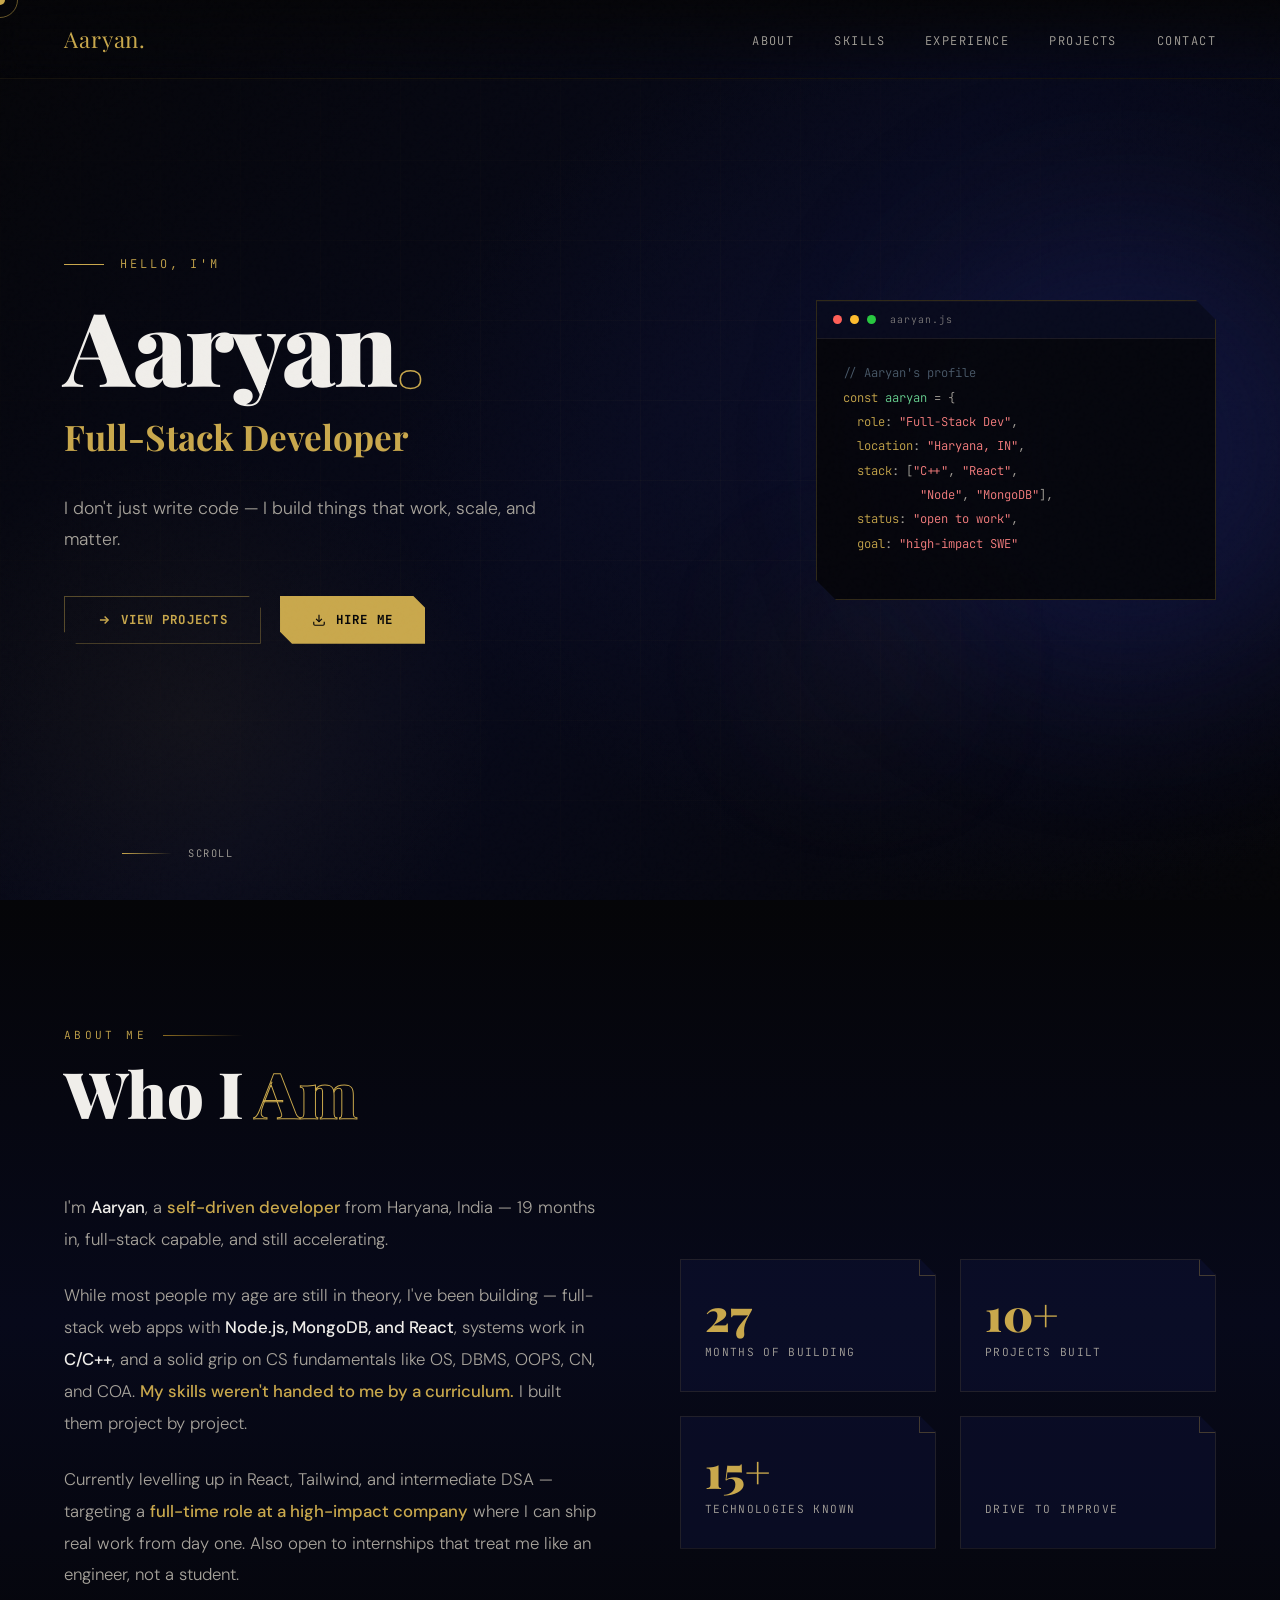
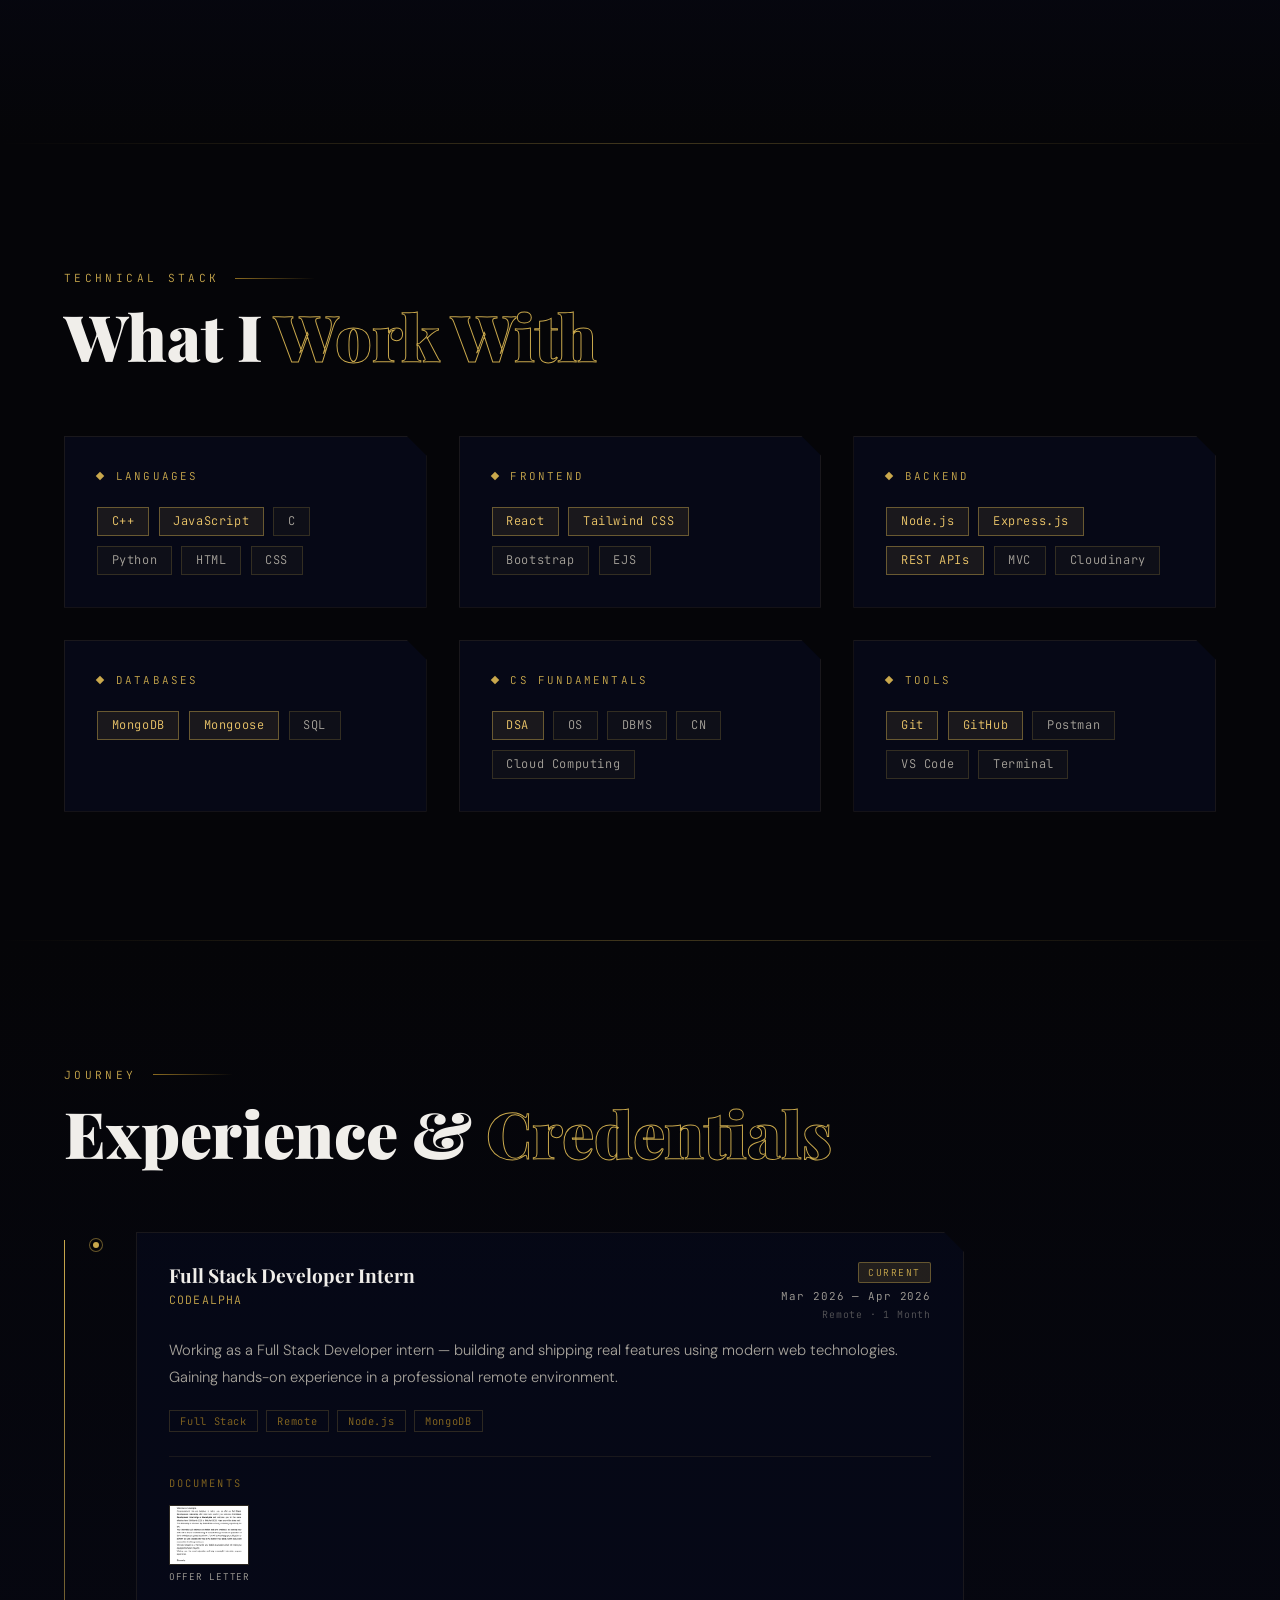
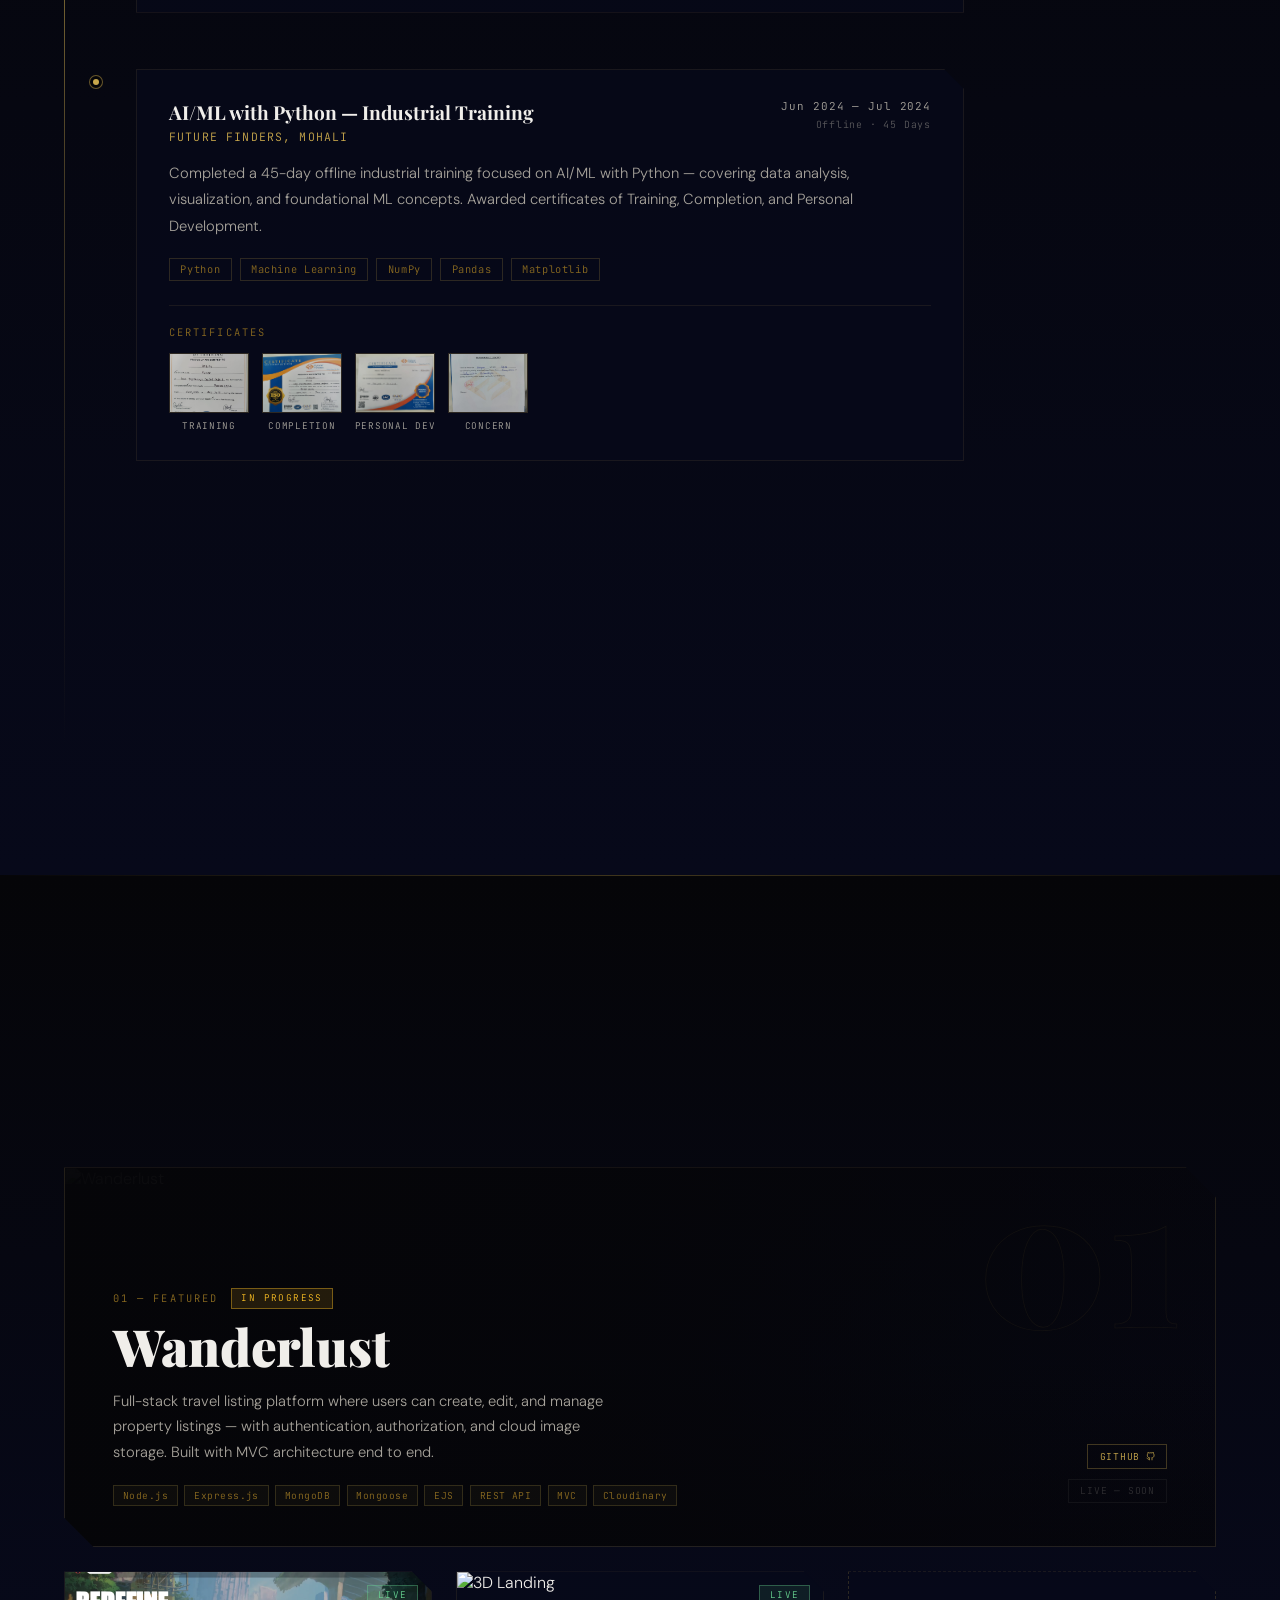
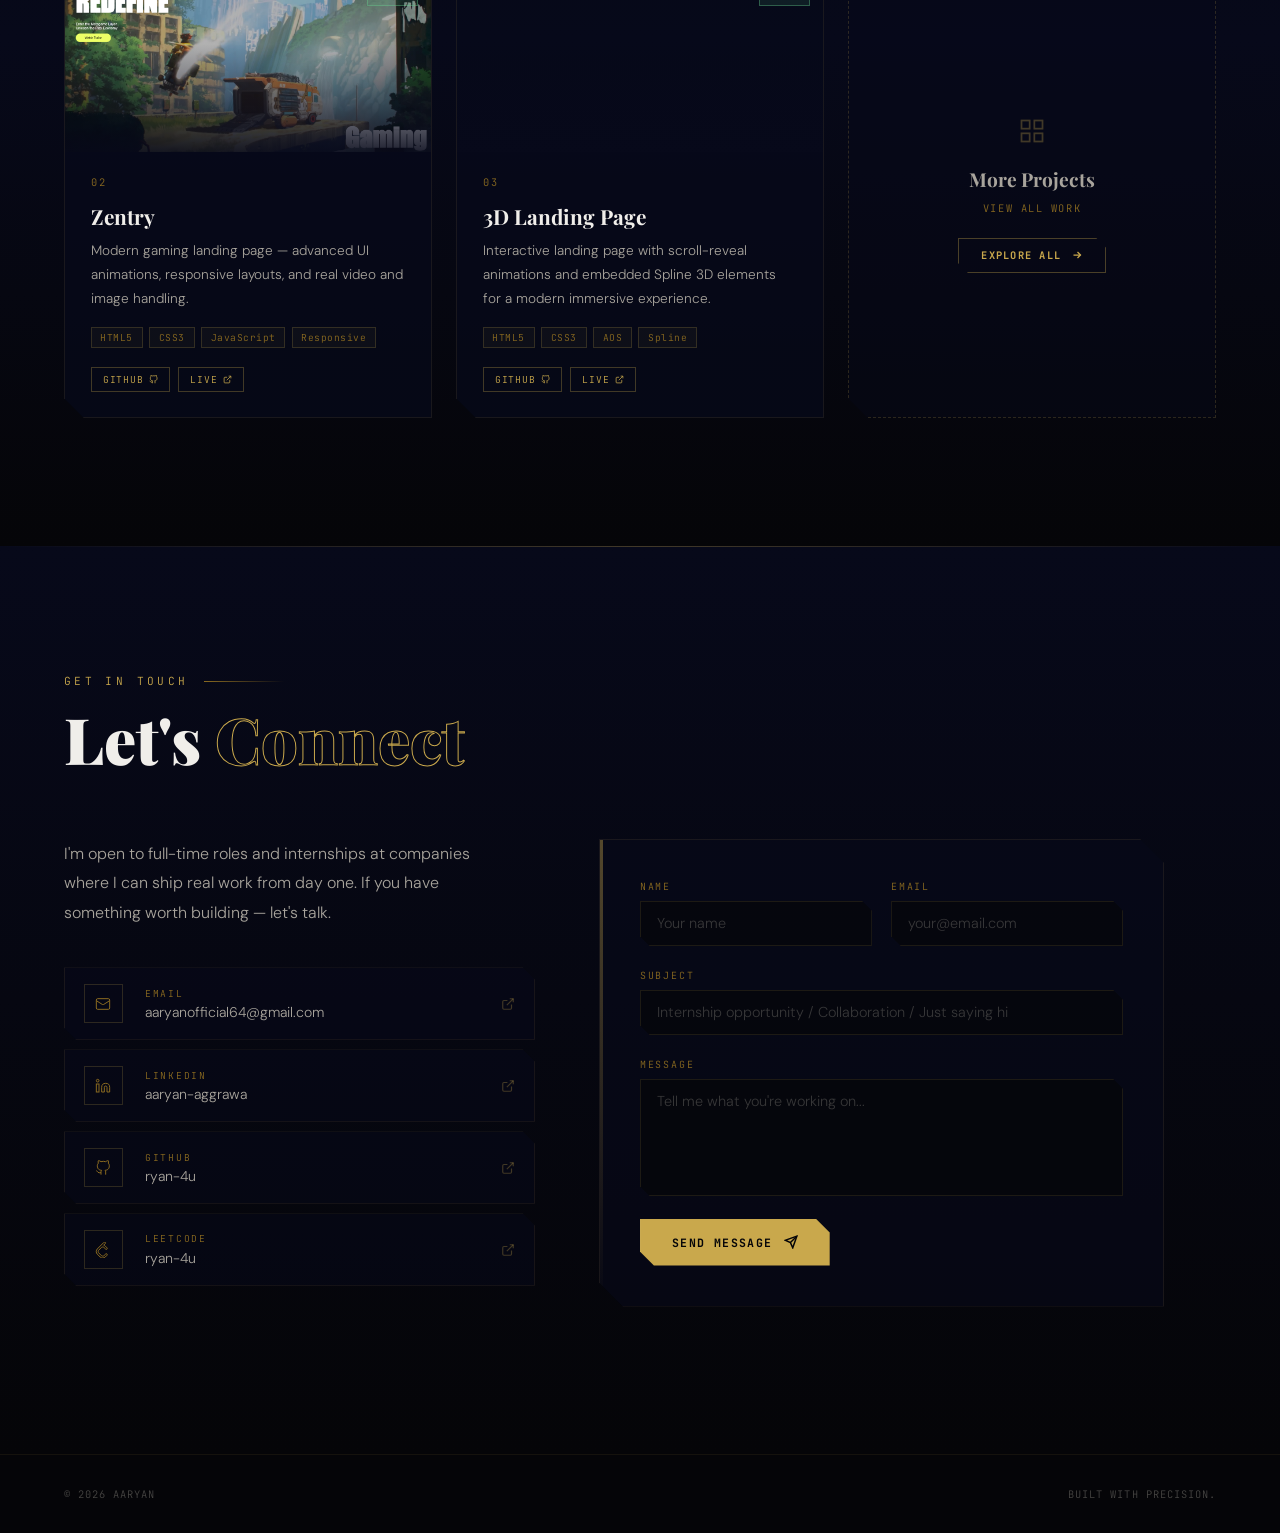
==== index.html @ 9fdfcfd6 "Initial Portfolio" ====
<!DOCTYPE html>
<html lang="en">
<head>
<meta charset="UTF-8" />
<link rel="icon" type="image/x-icon" href="favicon.ico">
<link rel="icon" type="image/png" sizes="32x32" href="favicon-32x32.png">
<link rel="icon" type="image/png" sizes="16x16" href="favicon-16x16.png">
<link rel="apple-touch-icon" sizes="180x180" href="apple-touch-icon.png">
<meta name="viewport" content="width=device-width, initial-scale=1.0"/>
<title>Aaryan — Portfolio</title>
<link rel="preconnect" href="https://fonts.googleapis.com">
<link href="https://fonts.googleapis.com/css2?family=Playfair+Display:wght@700;900&family=DM+Sans:wght@300;400;500&family=JetBrains+Mono:wght@400;700&display=swap" rel="stylesheet">
<link rel="stylesheet" href="style.css">
</head>
<body>

<!-- Cursor -->
<div class="cursor" id="cursor"></div>
<div class="cursor-ring" id="cursorRing"></div>

<!-- NAV -->
<nav>
  <a href="#hero" class="nav-logo">Aaryan.</a>
  <ul class="nav-links">
    <li><a href="#about">About</a></li>
    <li><a href="#skills">Skills</a></li>
    <li><a href="#experience">Experience</a></li>
    <li><a href="#projects">Projects</a></li>   
    <li><a href="#contact">Contact</a></li>
  </ul>
</nav>

<button class="hamburger" id="hamburger" aria-label="Menu">
  <span></span>
  <span></span>
  <span></span>
</button>

<div class="nav-overlay" id="navOverlay">
  <a href="#hero"     onclick="closeMenu()">Home</a>
  <a href="#about"    onclick="closeMenu()">About</a>
  <a href="#skills"   onclick="closeMenu()">Skills</a>
  <a href="#experience" onclick="closeMenu()">Experience</a>
  <a href="#projects" onclick="closeMenu()">Projects</a>
  <a href="#contact"  onclick="closeMenu()">Contact</a>
  <div class="nav-overlay-footer">Aaryan — Portfolio</div>
</div>

<!-- ===== HERO ===== -->
<section id="hero">
  <div class="hero-bg"></div>
  <div class="hero-orb hero-orb-1"></div>
  <div class="hero-orb hero-orb-2"></div>

  <div class="hero-content">
    <div class="hero-eyebrow">Hello, I'm</div>
    <h1 class="hero-name">Aaryan<span>.</span></h1>
    <div class="hero-title-wrapper">
      <div class="hero-title-inner">
        <span>Full-Stack Developer</span>
        <span>Frontend Engineer</span>
        <span>Software Engineer</span>
      </div>
    </div>
    <p class="hero-desc">
    I don't just write code — I build things that work, scale, and matter.
    </p>
    <div class="hero-ctas">
      <a href="projects.html" class="btn-secondary">
        <svg width="14" height="14" viewBox="0 0 24 24" fill="none" stroke="currentColor" stroke-width="2.5"><polyline points="5 12 19 12"/><polyline points="13 6 19 12 13 18"/></svg>
        View Projects
      </a>
      <a href="resume.pdf" download class="btn-primary">
        <svg width="14" height="14" viewBox="0 0 24 24" fill="none" stroke="currentColor" stroke-width="2"><path d="M21 15v4a2 2 0 0 1-2 2H5a2 2 0 0 1-2-2v-4"/><polyline points="7 10 12 15 17 10"/><line x1="12" y1="15" x2="12" y2="3"/></svg>
        Hire Me
      </a>
    </div>
  </div>

  <!-- Terminal — right side of hero -->
  <div class="hero-terminal-wrap">
    <div class="terminal">
      <div class="terminal-bar">
        <div class="terminal-dot"></div>
        <div class="terminal-dot"></div>
        <div class="terminal-dot"></div>
        <span class="terminal-title">aaryan.js</span>
      </div>
      <div class="terminal-body" id="terminalBody"></div>
    </div>
  </div>

  <div class="scroll-hint">
    <span class="scroll-line"></span>
    Scroll
  </div>
</section>

<!-- ===== ABOUT ===== -->
<section id="about">
  <div class="section-label reveal">About Me</div>
  <h2 class="section-title reveal reveal-delay-1">Who I <em>Am</em></h2>
  <div class="about-grid">
    <div class="about-text reveal reveal-delay-2">
      <p>I'm <strong>Aaryan</strong>, a <span class="gold">self-driven developer</span> from Haryana, India — 19 months in, full-stack capable, and still accelerating.</p>
      <p>While most people my age are still in theory, I've been building — full-stack web apps with <strong>Node.js, MongoDB, and React</strong>, systems work in <strong>C/C++</strong>, and a solid grip on CS fundamentals like OS, DBMS, OOPS, CN, and COA. <span class="gold">My skills weren't handed to me by a curriculum.</span> I built them project by project.</p>
      <p>Currently levelling up in React, Tailwind, and intermediate DSA — targeting a <span class="gold">full-time role at a high-impact company</span> where I can ship real work from day one. Also open to internships that treat me like an engineer, not a student.</p>
    </div>
    <div class="about-stats reveal reveal-delay-3">
        <div class="stat-card">
        <div class="stat-number"></div>
        <div class="stat-label">Months of Building</div>
        </div>
        <div class="stat-card">
        <div class="stat-number"></div>
        <div class="stat-label">Projects Built</div>
        </div>
        <div class="stat-card">
        <div class="stat-number"></div>
        <div class="stat-label">Technologies Known</div>
        </div>
        <div class="stat-card">
        <div class="stat-number"></div>
        <div class="stat-label">Drive to Improve</div>
        </div>
    </div>
  </div>
</section>

<!-- ===== SKILLS ===== -->
<section id="skills">
  <div class="section-label reveal">Technical Stack</div>
  <h2 class="section-title reveal reveal-delay-1">What I <em>Work With</em></h2>
  <div class="skills-grid">
    <div class="skill-group reveal reveal-delay-1">
        <div class="skill-group-title">Languages</div>
        <div class="skill-tags">
        <span class="skill-tag core">C++</span>
        <span class="skill-tag core">JavaScript</span>
        <span class="skill-tag">C</span>
        <span class="skill-tag">Python</span>
        <span class="skill-tag">HTML</span>
        <span class="skill-tag">CSS</span>
        </div>
    </div>

    <div class="skill-group reveal reveal-delay-2">
        <div class="skill-group-title">Frontend</div>
        <div class="skill-tags">
        <span class="skill-tag core">React</span>
        <span class="skill-tag core">Tailwind CSS</span>
        <span class="skill-tag">Bootstrap</span>
        <span class="skill-tag">EJS</span>
        </div>
    </div>

    <div class="skill-group reveal reveal-delay-3">
        <div class="skill-group-title">Backend</div>
        <div class="skill-tags">
        <span class="skill-tag core">Node.js</span>
        <span class="skill-tag core">Express.js</span>
        <span class="skill-tag core">REST APIs</span>
        <span class="skill-tag">MVC</span>
        <span class="skill-tag">Cloudinary</span>
        </div>
    </div>

    <div class="skill-group reveal reveal-delay-4">
        <div class="skill-group-title">Databases</div>
        <div class="skill-tags">
        <span class="skill-tag core">MongoDB</span>
        <span class="skill-tag core">Mongoose</span>
        <span class="skill-tag">SQL</span>
        </div>
    </div>

    <div class="skill-group reveal reveal-delay-1">
        <div class="skill-group-title">CS Fundamentals</div>
        <div class="skill-tags">
        <span class="skill-tag core">DSA</span>
        <span class="skill-tag">OS</span>
        <span class="skill-tag">DBMS</span>
        <span class="skill-tag">CN</span>
        <!-- <span class="skill-tag">Digital Electronics</span> -->
        <span class="skill-tag">Cloud Computing</span>
        </div>
    </div>

    <div class="skill-group reveal reveal-delay-2">
        <div class="skill-group-title">Tools</div>
        <div class="skill-tags">
        <span class="skill-tag core">Git</span>
        <span class="skill-tag core">GitHub</span>
        <span class="skill-tag">Postman</span>
        <span class="skill-tag">VS Code</span>
        <span class="skill-tag">Terminal</span>
        </div>
    </div>
    </div>
  
</section>

<!-- ===== EXPERIENCE ===== -->
<section id="experience">
  <div class="section-label reveal">Journey</div>
  <h2 class="section-title reveal reveal-delay-1">Experience & <em>Credentials</em></h2>

  <div class="timeline">

    <!-- Internship -->
    <div class="timeline-item reveal">
      <div class="timeline-dot">
        <div class="timeline-dot-inner"></div>
      </div>
      <div class="timeline-card">
        <div class="timeline-header">
          <div>
            <div class="timeline-role">Full Stack Developer Intern</div>
            <div class="timeline-company">CodeAlpha</div>
          </div>
          <div class="timeline-meta">
            <span class="timeline-badge current">Current</span>
            <span class="timeline-date">Mar 2026 — Apr 2026</span>
            <span class="timeline-type">Remote · 1 Month</span>
          </div>
        </div>
        <p class="timeline-desc">
          Working as a Full Stack Developer intern — building and shipping real features using modern web technologies. Gaining hands-on experience in a professional remote environment.
        </p>
        <div class="timeline-tags">
          <span class="tl-tag">Full Stack</span>
          <span class="tl-tag">Remote</span>
          <span class="tl-tag">Node.js</span>
          <span class="tl-tag">MongoDB</span>
        </div>
        <!-- Offer Letter -->
        <div class="cert-gallery">
        <div class="cert-gallery-label">Documents</div>
        <div class="cert-thumbs">
            <div class="cert-thumb">
            <img src="certificates/codealpha-offer.jpeg" alt="Offer Letter" />
            <span>Offer Letter</span>
            </div>
        </div>
        </div>
      </div>
    </div>

    <!-- Training -->
    <div class="timeline-item reveal reveal-delay-1">
    <div class="timeline-dot">
        <div class="timeline-dot-inner"></div>
    </div>
    <div class="timeline-card">
        <div class="timeline-header">
        <div>
            <div class="timeline-role">AI/ML with Python — Industrial Training</div>
            <div class="timeline-company">Future Finders, Mohali</div>
        </div>
        <div class="timeline-meta">
            <span class="timeline-date">Jun 2024 — Jul 2024</span>
            <span class="timeline-type">Offline · 45 Days</span>
        </div>
        </div>
        <p class="timeline-desc">
        Completed a 45-day offline industrial training focused on AI/ML with Python — covering data analysis, visualization, and foundational ML concepts. Awarded certificates of Training, Completion, and Personal Development.
        </p>
        <div class="timeline-tags">
        <span class="tl-tag">Python</span>
        <span class="tl-tag">Machine Learning</span>
        <span class="tl-tag">NumPy</span>
        <span class="tl-tag">Pandas</span>
        <span class="tl-tag">Matplotlib</span>
        </div>

        <!-- Certificate thumbnails -->
        <div class="cert-gallery">
        <div class="cert-gallery-label">Certificates</div>
        <div class="cert-thumbs">
            <div class="cert-thumb" >
            <img src="certificates/ff-training.jpeg" alt="Certificate of Training" />
            <span>Training</span>
            </div>
            <div class="cert-thumb" >
            <img src="certificates/ff-completion.jpeg" alt="Certificate of Completion" />
            <span>Completion</span>
            </div>
            <div class="cert-thumb" >
            <img src="certificates/ff-personal-dev.jpeg" alt="Certificate of Personal Development" />
            <span>Personal Dev</span>
            </div>
            <div class="cert-thumb" >
            <img src="certificates/ff-concern.jpeg" alt="To Whom It May Concern" />
            <span>Concern</span>
            </div>
        </div>
        </div>
    </div>
    </div>

    <!-- Course -->
    <div class="timeline-item reveal reveal-delay-2">
      <div class="timeline-dot">
        <div class="timeline-dot-inner"></div>
      </div>
      <div class="timeline-card">
        <div class="timeline-header">
          <div>
            <div class="timeline-role">Full Stack Web Development</div>
            <div class="timeline-company">Apna College — Shradha Khapra</div>
          </div>
          <div class="timeline-meta">
            <span class="timeline-badge ongoing">Ongoing</span>
            <span class="timeline-date">Jan 2025 — Present</span>
            <span class="timeline-type">Online Course</span>
          </div>
        </div>
        <p class="timeline-desc">
          Comprehensive full-stack web development course covering HTML, CSS, JavaScript, Node.js, Express, MongoDB, and now React and Tailwind CSS. Completing the final modules while building projects alongside.
        </p>
        <div class="timeline-tags">
          <span class="tl-tag">HTML/CSS</span>
          <span class="tl-tag">JavaScript</span>
          <span class="tl-tag">Node.js</span>
          <span class="tl-tag">React</span>
          <span class="tl-tag">Tailwind</span>
        </div>
      </div>
    </div>

  </div>
</section>

<!-- ===== PROJECTS ===== -->
<section id="projects">
  <div class="section-label reveal">Work</div>
  <h2 class="section-title reveal reveal-delay-1">Selected <em>Projects</em></h2>

  <!-- Featured Banner — Wanderlust -->
  <div class="project-banner reveal">
    <div class="project-banner-bg">
      <img src="previews/wanderlust.png" alt="Wanderlust" />
      <div class="project-banner-overlay"></div>
    </div>
    <div class="project-banner-content">
      <div class="project-banner-left">
        <div class="project-eyebrow">
          <span class="project-num-tag">01 — Featured</span>
          <span class="project-status-badge wip">In Progress</span>
        </div>
        <div class="project-banner-title">Wanderlust</div>
        <p class="project-banner-desc">
          Full-stack travel listing platform where users can create, edit, and manage property listings — with authentication, authorization, and cloud image storage. Built with MVC architecture end to end.
        </p>
        <div class="project-tags">
          <span class="project-tag">Node.js</span>
          <span class="project-tag">Express.js</span>
          <span class="project-tag">MongoDB</span>
          <span class="project-tag">Mongoose</span>
          <span class="project-tag">EJS</span>
          <span class="project-tag">REST API</span>
          <span class="project-tag">MVC</span>
          <span class="project-tag">Cloudinary</span>
        </div>
      </div>
      <div class="project-banner-right">
        <a href="https://github.com/ryan-4u/WanderLust" target="_blank" class="link-btn">
          GitHub
          <svg viewBox="0 0 24 24" fill="none" stroke="currentColor" stroke-width="2"><path d="M9 19c-5 1.5-5-2.5-7-3m14 6v-3.87a3.37 3.37 0 0 0-.94-2.61c3.14-.35 6.44-1.54 6.44-7A5.44 5.44 0 0 0 20 4.77 5.07 5.07 0 0 0 19.91 1S18.73.65 16 2.48a13.38 13.38 0 0 0-7 0C6.27.65 5.09 1 5.09 1A5.07 5.07 0 0 0 5 4.77a5.44 5.44 0 0 0-1.5 3.78c0 5.42 3.3 6.61 6.44 7A3.37 3.37 0 0 0 9 18.13V22"/></svg>
        </a>
        <span class="link-btn-disabled">Live — Soon</span>
      </div>
    </div>
    <!-- Large ghost number -->
    <div class="project-ghost-num">01</div>
  </div>

  <!-- Grid — Zentry + 3D Landing + Explore -->
  <div class="projects-grid">

    <div class="project-grid-card reveal reveal-delay-1">
      <div class="project-grid-img">
        <img src="previews/zentry.png" alt="Zentry" />
        <div class="project-grid-overlay"></div>
        <span class="project-status-badge done">Live</span>
      </div>
      <div class="project-grid-body">
        <div class="project-eyebrow">
          <span class="project-num-tag">02</span>
        </div>
        <div class="project-grid-title">Zentry</div>
        <p class="project-grid-desc">
          Modern gaming landing page — advanced UI animations, responsive layouts, and real video and image handling.
        </p>
        <div class="project-tags" style="margin-bottom: 1.2rem;">
          <span class="project-tag">HTML5</span>
          <span class="project-tag">CSS3</span>
          <span class="project-tag">JavaScript</span>
          <span class="project-tag">Responsive</span>
        </div>
        <div class="project-links">
          <a href="https://github.com/ryan-4u/Zentry-Gaming-Website" target="_blank" class="link-btn">
            GitHub <svg viewBox="0 0 24 24" fill="none" stroke="currentColor" stroke-width="2"><path d="M9 19c-5 1.5-5-2.5-7-3m14 6v-3.87a3.37 3.37 0 0 0-.94-2.61c3.14-.35 6.44-1.54 6.44-7A5.44 5.44 0 0 0 20 4.77 5.07 5.07 0 0 0 19.91 1S18.73.65 16 2.48a13.38 13.38 0 0 0-7 0C6.27.65 5.09 1 5.09 1A5.07 5.07 0 0 0 5 4.77a5.44 5.44 0 0 0-1.5 3.78c0 5.42 3.3 6.61 6.44 7A3.37 3.37 0 0 0 9 18.13V22"/></svg>
          </a>
          <a href="https://zentry-2022.netlify.app/" target="_blank" class="link-btn">
            Live <svg viewBox="0 0 24 24" fill="none" stroke="currentColor" stroke-width="2"><path d="M18 13v6a2 2 0 0 1-2 2H5a2 2 0 0 1-2-2V8a2 2 0 0 1 2-2h6"/><polyline points="15 3 21 3 21 9"/><line x1="10" y1="14" x2="21" y2="3"/></svg>
          </a>
        </div>
      </div>
    </div>

    <div class="project-grid-card reveal reveal-delay-2">
      <div class="project-grid-img">
        <img src="previews/3d-landing.png" alt="3D Landing" />
        <div class="project-grid-overlay"></div>
        <span class="project-status-badge done">Live</span>
      </div>
      <div class="project-grid-body">
        <div class="project-eyebrow">
          <span class="project-num-tag">03</span>
        </div>
        <div class="project-grid-title">3D Landing Page</div>
        <p class="project-grid-desc">
          Interactive landing page with scroll-reveal animations and embedded Spline 3D elements for a modern immersive experience.
        </p>
        <div class="project-tags" style="margin-bottom: 1.2rem;">
          <span class="project-tag">HTML5</span>
          <span class="project-tag">CSS3</span>
          <span class="project-tag">AOS</span>
          <span class="project-tag">Spline</span>
        </div>
        <div class="project-links">
          <a href="https://github.com/ryan-4u/3D_elemen" target="_blank" class="link-btn">
            GitHub <svg viewBox="0 0 24 24" fill="none" stroke="currentColor" stroke-width="2"><path d="M9 19c-5 1.5-5-2.5-7-3m14 6v-3.87a3.37 3.37 0 0 0-.94-2.61c3.14-.35 6.44-1.54 6.44-7A5.44 5.44 0 0 0 20 4.77 5.07 5.07 0 0 0 19.91 1S18.73.65 16 2.48a13.38 13.38 0 0 0-7 0C6.27.65 5.09 1 5.09 1A5.07 5.07 0 0 0 5 4.77a5.44 5.44 0 0 0-1.5 3.78c0 5.42 3.3 6.61 6.44 7A3.37 3.37 0 0 0 9 18.13V22"/></svg>
          </a>
          <a href="https://3d-element-page.netlify.app/" target="_blank" class="link-btn">
            Live <svg viewBox="0 0 24 24" fill="none" stroke="currentColor" stroke-width="2"><path d="M18 13v6a2 2 0 0 1-2 2H5a2 2 0 0 1-2-2V8a2 2 0 0 1 2-2h6"/><polyline points="15 3 21 3 21 9"/><line x1="10" y1="14" x2="21" y2="3"/></svg>
          </a>
        </div>
      </div>
    </div>

    <!-- Explore More card -->
    <div class="project-explore-card reveal reveal-delay-3">
      <div class="project-explore-inner">
        <div class="project-explore-icon">
          <svg width="28" height="28" viewBox="0 0 24 24" fill="none" stroke="currentColor" stroke-width="1.5"><rect x="3" y="3" width="7" height="7"/><rect x="14" y="3" width="7" height="7"/><rect x="3" y="14" width="7" height="7"/><rect x="14" y="14" width="7" height="7"/></svg>
        </div>
        <div class="project-explore-text">More Projects</div>
        <div class="project-explore-sub">View all work</div>
        <a href="projects.html" class="btn-explore">
          Explore All
          <svg width="12" height="12" viewBox="0 0 24 24" fill="none" stroke="currentColor" stroke-width="2.5"><polyline points="5 12 19 12"/><polyline points="13 6 19 12 13 18"/></svg>
        </a>
      </div>
    </div>

  </div>
</section>

<section id="contact">
  <div class="section-label reveal">Get In Touch</div>
  <h2 class="section-title reveal reveal-delay-1">Let's <em>Connect</em></h2>

  <div class="contact-grid">

    <!-- LEFT — Info -->
    <div class="contact-info reveal">

      <p class="contact-intro">
        I'm open to full-time roles and internships at companies where I can ship real work from day one. If you have something worth building — let's talk.
      </p>

      <div class="contact-links">

        <a href="mailto:aaryanofficial64@gmail.com" class="contact-link-row">
          <div class="contact-link-icon">
            <svg viewBox="0 0 24 24" fill="none" stroke="currentColor" stroke-width="1.5"><rect x="2" y="4" width="20" height="16" rx="2"/><path d="m22 7-8.97 5.7a1.94 1.94 0 0 1-2.06 0L2 7"/></svg>
          </div>
          <div class="contact-link-body">
            <div class="contact-link-label">Email</div>
            <div class="contact-link-value">aaryanofficial64@gmail.com</div>
          </div>
          <svg class="contact-link-arrow" viewBox="0 0 24 24" fill="none" stroke="currentColor" stroke-width="2"><path d="M18 13v6a2 2 0 0 1-2 2H5a2 2 0 0 1-2-2V8a2 2 0 0 1 2-2h6"/><polyline points="15 3 21 3 21 9"/><line x1="10" y1="14" x2="21" y2="3"/></svg>
        </a>

        <a href="https://www.linkedin.com/in/aaryan-aggrawa/" target="_blank" class="contact-link-row">
          <div class="contact-link-icon">
            <svg viewBox="0 0 24 24" fill="none" stroke="currentColor" stroke-width="1.5"><path d="M16 8a6 6 0 0 1 6 6v7h-4v-7a2 2 0 0 0-2-2 2 2 0 0 0-2 2v7h-4v-7a6 6 0 0 1 6-6z"/><rect x="2" y="9" width="4" height="12"/><circle cx="4" cy="4" r="2"/></svg>
          </div>
          <div class="contact-link-body">
            <div class="contact-link-label">LinkedIn</div>
            <div class="contact-link-value">aaryan-aggrawa</div>
          </div>
          <svg class="contact-link-arrow" viewBox="0 0 24 24" fill="none" stroke="currentColor" stroke-width="2"><path d="M18 13v6a2 2 0 0 1-2 2H5a2 2 0 0 1-2-2V8a2 2 0 0 1 2-2h6"/><polyline points="15 3 21 3 21 9"/><line x1="10" y1="14" x2="21" y2="3"/></svg>
        </a>

        <a href="https://github.com/ryan-4u" target="_blank" class="contact-link-row">
          <div class="contact-link-icon">
            <svg viewBox="0 0 24 24" fill="none" stroke="currentColor" stroke-width="1.5"><path d="M9 19c-5 1.5-5-2.5-7-3m14 6v-3.87a3.37 3.37 0 0 0-.94-2.61c3.14-.35 6.44-1.54 6.44-7A5.44 5.44 0 0 0 20 4.77 5.07 5.07 0 0 0 19.91 1S18.73.65 16 2.48a13.38 13.38 0 0 0-7 0C6.27.65 5.09 1 5.09 1A5.07 5.07 0 0 0 5 4.77a5.44 5.44 0 0 0-1.5 3.78c0 5.42 3.3 6.61 6.44 7A3.37 3.37 0 0 0 9 18.13V22"/></svg>
          </div>
          <div class="contact-link-body">
            <div class="contact-link-label">GitHub</div>
            <div class="contact-link-value">ryan-4u</div>
          </div>
          <svg class="contact-link-arrow" viewBox="0 0 24 24" fill="none" stroke="currentColor" stroke-width="2"><path d="M18 13v6a2 2 0 0 1-2 2H5a2 2 0 0 1-2-2V8a2 2 0 0 1 2-2h6"/><polyline points="15 3 21 3 21 9"/><line x1="10" y1="14" x2="21" y2="3"/></svg>
        </a>

        <a href="https://leetcode.com/u/ryan-4u/" target="_blank" class="contact-link-row">
          <div class="contact-link-icon">
            <svg viewBox="0 0 24 24" fill="none" stroke="currentColor" stroke-width="1.5"><path d="M16.102 17.93l-2.697 2.607c-.466.467-1.111.662-1.823.662s-1.357-.195-1.824-.662l-4.332-4.363c-.467-.467-.702-1.15-.702-1.863s.235-1.357.702-1.824l4.319-4.38c.467-.467 1.125-.645 1.837-.645s1.357.195 1.823.662l2.697 2.606c.514.515 1.365.497 1.9-.038.535-.536.553-1.387.038-1.901l-2.609-2.636a5.055 5.055 0 0 0-2.445-1.337l2.467-2.503c.516-.514.498-1.366-.037-1.901-.535-.535-1.387-.552-1.901-.038l-10.1 10.101c-.981.982-1.494 2.337-1.494 3.835 0 1.498.513 2.895 1.494 3.875l4.347 4.361c.981.979 2.337 1.452 3.834 1.452s2.853-.512 3.835-1.494l2.609-2.637c.514-.514.496-1.365-.039-1.9s-1.386-.553-1.899-.039z"/></svg>
          </div>
          <div class="contact-link-body">
            <div class="contact-link-label">LeetCode</div>
            <div class="contact-link-value">ryan-4u</div>
          </div>
          <svg class="contact-link-arrow" viewBox="0 0 24 24" fill="none" stroke="currentColor" stroke-width="2"><path d="M18 13v6a2 2 0 0 1-2 2H5a2 2 0 0 1-2-2V8a2 2 0 0 1 2-2h6"/><polyline points="15 3 21 3 21 9"/><line x1="10" y1="14" x2="21" y2="3"/></svg>
        </a>

      </div>

    </div>

    <!-- RIGHT — Form -->
    <div class="contact-form-wrap reveal reveal-delay-2">
      <form class="contact-form" id="contactForm" action="https://formspree.io/f/xdalrrga" method="POST">

        <div class="form-row">
          <div class="form-group">
            <label for="fname">Name</label>
            <input type="text" id="fname" name="name" placeholder="Your name" required />
          </div>
          <div class="form-group">
            <label for="femail">Email</label>
            <input type="email" id="femail" name="email" placeholder="your@email.com" required />
          </div>
        </div>

        <div class="form-group">
          <label for="fsubject">Subject</label>
          <input type="text" id="fsubject" name="subject" placeholder="Internship opportunity / Collaboration / Just saying hi" required />
        </div>

        <div class="form-group">
          <label for="fmessage">Message</label>
          <textarea id="fmessage" name="message" rows="5" placeholder="Tell me what you're working on..." required></textarea>
        </div>

        <button type="submit" class="form-submit" id="formSubmit">
          <span class="submit-text">Send Message</span>
          <svg width="14" height="14" viewBox="0 0 24 24" fill="none" stroke="currentColor" stroke-width="2.5"><line x1="22" y1="2" x2="11" y2="13"/><polygon points="22 2 15 22 11 13 2 9 22 2"/></svg>
        </button>

        <div class="form-success" id="formSuccess">
          <svg width="18" height="18" viewBox="0 0 24 24" fill="none" stroke="currentColor" stroke-width="2.5"><polyline points="20 6 9 17 4 12"/></svg>
          Message sent. I'll get back to you soon.
        </div>

      </form>
    </div>

  </div>
</section>

<footer>
  <span>© 2026 Aaryan</span>
  <span>Built with precision.</span>
</footer>

<!-- Certificate Modal -->
<div class="cert-modal" id="certModal" onclick="closeCert(event)">
<div class="cert-modal-inner">
    <button class="cert-modal-close" onclick="closeCert()">
    <svg width="18" height="18" viewBox="0 0 24 24" fill="none" stroke="currentColor" stroke-width="2"><line x1="18" y1="6" x2="6" y2="18"/><line x1="6" y1="6" x2="18" y2="18"/></svg>
    </button>
    <div class="cert-modal-title" id="certModalTitle"></div>
    <img id="certModalImg" src="" alt="Certificate" />
</div>
</div>

<script src="app.js"></script>
</body>
</html>
---- style.css ----
:root {
  --black: #050508;
  --navy-deep: #07091a;
  --navy: #0d1030;
  --navy-mid: #111540;
  --navy-light: #1a2060;
  --gold: #c9a84c;
  --gold-bright: #f0c96b;
  --gold-dim: #8a6a20;
  --white: #f0eeea;
  --white-dim: #a8a49c;
  --font-display: 'Playfair Display', serif;
  --font-body: 'DM Sans', sans-serif;
  --font-mono: 'JetBrains Mono', monospace;
}

*, *::before, *::after { margin: 0; padding: 0; box-sizing: border-box; }
* { -webkit-tap-highlight-color: transparent; }
html { scroll-behavior: smooth; }

body {
  background: var(--black);
  color: var(--white);
  font-family: var(--font-body);
  font-weight: 300;
  overflow-x: hidden;
  cursor: none;
}

/* CUSTOM CURSOR */
.cursor {
  width: 10px; height: 10px;
  background: var(--gold);
  border-radius: 50%;
  position: fixed; top: 0; left: 0;
  pointer-events: none;
  z-index: 99999;
  transform: translate(-50%, -50%);
  transition: transform 0.1s;
  will-change: left, top;
}
.cursor-ring {
  width: 36px; height: 36px;
  border: 1.5px solid var(--gold);
  border-radius: 50%;
  position: fixed; top: 0; left: 0;
  pointer-events: none;
  z-index: 99998;
  transform: translate(-50%, -50%);
  transition: width 0.15s ease, height 0.15s ease, opacity 0.15s ease;
  opacity: 0.5;
  will-change: left, top;
}
body:hover .cursor { opacity: 1; }

@media (hover: none) and (pointer: coarse) {
  .cursor, .cursor-ring { display: none !important; }
  body { cursor: auto; }
  a, button { cursor: pointer; }
}

/* NOISE OVERLAY */
body::before {
  content: '';
  position: fixed; inset: 0;
  background-image: url("data:image/svg+xml,%3Csvg viewBox='0 0 256 256' xmlns='http://www.w3.org/2000/svg'%3E%3Cfilter id='noise'%3E%3CfeTurbulence type='fractalNoise' baseFrequency='0.9' numOctaves='4' stitchTiles='stitch'/%3E%3C/filter%3E%3Crect width='100%25' height='100%25' filter='url(%23noise)' opacity='0.04'/%3E%3C/svg%3E");
  pointer-events: none;
  z-index: 1000;
  opacity: 0.4;
}

/* NAV */
nav {
  position: fixed; top: 0; left: 0; right: 0;
  z-index: 900;
  display: flex; justify-content: space-between; align-items: center;
  padding: 1.5rem 5%;
  background: linear-gradient(to bottom, rgba(5,5,8,0.95), transparent);
  backdrop-filter: blur(12px);
  border-bottom: 1px solid rgba(201,168,76,0.08);
}

.nav-logo {
  font-family: var(--font-display);
  font-size: 1.4rem;
  color: var(--gold);
  letter-spacing: 0.04em;
  text-decoration: none;
}

.nav-links { display: flex; gap: 2.5rem; list-style: none; }
.nav-links a {
  font-family: var(--font-mono);
  font-size: 0.75rem;
  letter-spacing: 0.12em;
  text-transform: uppercase;
  color: var(--white-dim);
  text-decoration: none;
  transition: color 0.3s;
  position: relative;
}
.nav-links a::after {
  content: '';
  position: absolute; bottom: -4px; left: 0;
  width: 0; height: 1px;
  background: var(--gold);
  transition: width 0.3s;
}
.nav-links a:hover { color: var(--gold); }
.nav-links a:hover::after { width: 100%; }

/* HAMBURGER */
.hamburger {
  display: none;
  flex-direction: column;
  justify-content: center;
  gap: 5px;
  width: 36px; height: 36px;
  cursor: none;
  position: fixed;
  top: 1.4rem;
  right: 5%;
  background: none;
  border: none;
  outline: none;
  padding: 0;
  -webkit-appearance: none;
  z-index: 99999;
}
.hamburger span {
  display: block;
  height: 1.5px;
  background: var(--gold);
  transition: all 0.4s cubic-bezier(0.23, 1, 0.32, 1);
  transform-origin: center;
}
.hamburger.open span:nth-child(1) { transform: translateY(6.5px) rotate(45deg); }
.hamburger.open span:nth-child(2) { opacity: 0; transform: scaleX(0); }
.hamburger.open span:nth-child(3) { transform: translateY(-6.5px) rotate(-45deg); }

/* FULLSCREEN OVERLAY */
.nav-overlay {
  position: fixed; inset: 0;
  background: rgba(5,5,8,0.97);
  z-index: 9000;
  display: flex; flex-direction: column;
  justify-content: center; align-items: center;
  opacity: 0;
  pointer-events: none;
  transition: opacity 0.4s ease;
}
.nav-overlay::before {
  content: '';
  position: absolute; inset: 0;
  background-image:
    linear-gradient(rgba(201,168,76,0.04) 1px, transparent 1px),
    linear-gradient(90deg, rgba(201,168,76,0.04) 1px, transparent 1px);
  background-size: 60px 60px;
}
.nav-overlay.open { opacity: 1; pointer-events: all; }

.nav-overlay a {
  font-family: var(--font-display);
  font-size: clamp(2.5rem, 10vw, 4rem);
  font-weight: 900;
  color: var(--white);
  text-decoration: none;
  letter-spacing: -0.02em;
  line-height: 1.2;
  padding: 0.4rem 0;
  position: relative;
  z-index: 1;
  transform: translateY(30px);
  opacity: 0;
  transition: color 0.3s ease, text-shadow 0.3s ease, transform 0.5s cubic-bezier(0.23,1,0.32,1), opacity 0.5s;
}
.nav-overlay.open a { transform: translateY(0); opacity: 1; }
.nav-overlay.open a:nth-child(1) { transition-delay: 0.05s; }
.nav-overlay.open a:nth-child(2) { transition-delay: 0.10s; }
.nav-overlay.open a:nth-child(3) { transition-delay: 0.15s; }
.nav-overlay.open a:nth-child(4) { transition-delay: 0.20s; }
.nav-overlay.open a:nth-child(5) { transition-delay: 0.25s; }
.nav-overlay.open a:nth-child(6) { transition-delay: 0.30s; }
.nav-overlay a:hover,
.nav-overlay a:active {
  color: var(--gold);
  text-shadow: 0 0 40px rgba(201,168,76,0.3);
}

.nav-overlay-footer {
  position: absolute; bottom: 2.5rem;
  font-family: var(--font-mono);
  font-size: 0.65rem;
  letter-spacing: 0.2em;
  text-transform: uppercase;
  color: var(--gold-dim);
  z-index: 1;
}

@media (max-width: 900px) { .hamburger { display: flex; } }

/* ===================== HERO ===================== */
section { position: relative; }

#hero {
  min-height: 100vh;
  display: grid;
  grid-template-columns: 1fr 1fr;
  align-items: center;
  padding: 0 5%;
  overflow: hidden;
  column-gap: 4rem;
}

.hero-bg {
  position: absolute; inset: 0;
  background:
    radial-gradient(ellipse 70% 70% at 80% 50%, rgba(13,16,48,0.8) 0%, transparent 70%),
    radial-gradient(ellipse 40% 50% at 15% 80%, rgba(201,168,76,0.06) 0%, transparent 60%),
    linear-gradient(135deg, var(--black) 0%, var(--navy-deep) 50%, var(--black) 100%);
  z-index: 0;
}
.hero-bg::after {
  content: '';
  position: absolute; inset: 0;
  background-image:
    linear-gradient(rgba(201,168,76,0.03) 1px, transparent 1px),
    linear-gradient(90deg, rgba(201,168,76,0.03) 1px, transparent 1px);
  background-size: 80px 80px;
  mask-image: radial-gradient(ellipse 80% 80% at 50% 50%, black, transparent);
}

.hero-content {
  position: relative;
  z-index: 2;
}

.hero-eyebrow {
  font-family: var(--font-mono);
  font-size: 0.75rem;
  letter-spacing: 0.25em;
  color: var(--gold);
  text-transform: uppercase;
  margin-bottom: 1.5rem;
  display: flex; align-items: center; gap: 1rem;
  opacity: 0;
  animation: fadeUp 0.8s 0.2s forwards;
}
.hero-eyebrow::before {
  content: '';
  display: block; width: 40px; height: 1px;
  background: var(--gold);
}

.hero-name {
  font-family: var(--font-display);
  font-size: clamp(4rem, 8vw, 8rem);
  font-weight: 900;
  line-height: 0.95;
  letter-spacing: -0.02em;
  color: var(--white);
  margin-bottom: 1.2rem;
  opacity: 0;
  animation: fadeUp 0.8s 0.4s forwards;
}
.hero-name span {
  color: transparent;
  -webkit-text-stroke: 1.5px var(--gold);
}

.hero-title-wrapper {
  font-family: var(--font-display);
  font-size: clamp(1.2rem, 3vw, 2.2rem);
  font-weight: 700;
  color: var(--gold);
  height: 3rem;
  overflow: hidden;
  margin-bottom: 2rem;
  opacity: 0;
  animation: fadeUp 0.8s 0.6s forwards;
}
.hero-title-inner {
  display: flex; flex-direction: column;
  animation: titleRotate 9s infinite;
}
.hero-title-inner span {
  height: 3rem; line-height: 3rem;
  display: block; white-space: nowrap;
}
@keyframes titleRotate {
  0%, 25%  { transform: translateY(0); }
  33%, 58% { transform: translateY(-3rem); }
  66%, 91% { transform: translateY(-6rem); }
  100%     { transform: translateY(0); }
}

.hero-desc {
  font-size: 1.1rem;
  line-height: 1.8;
  color: var(--white-dim);
  max-width: 480px;
  margin-bottom: 2.5rem;
  opacity: 0;
  animation: fadeUp 0.8s 0.8s forwards;
}

.hero-ctas {
  display: flex; gap: 1.2rem; flex-wrap: wrap;
  opacity: 0;
  animation: fadeUp 0.8s 1s forwards;
}

.btn-primary {
  display: inline-flex; align-items: center; gap: 0.6rem;
  padding: 0.9rem 2rem;
  background: var(--gold);
  color: var(--black);
  font-family: var(--font-mono);
  font-size: 0.78rem;
  font-weight: 700;
  letter-spacing: 0.1em;
  text-transform: uppercase;
  text-decoration: none;
  border: none; cursor: none;
  clip-path: polygon(0 0, calc(100% - 12px) 0, 100% 12px, 100% 100%, 12px 100%, 0 calc(100% - 12px));
  transition: all 0.3s;
  position: relative; overflow: hidden;
}
.btn-primary::after {
  content: '';
  position: absolute; inset: 0;
  background: rgba(255,255,255,0.15);
  transform: translateX(-100%);
  transition: transform 0.3s;
}
.btn-primary:hover::after { transform: translateX(0); }

.btn-secondary {
  display: inline-flex; align-items: center; gap: 0.6rem;
  padding: 0.9rem 2rem;
  background: transparent;
  color: var(--gold);
  font-family: var(--font-mono);
  font-size: 0.78rem;
  font-weight: 700;
  letter-spacing: 0.1em;
  text-transform: uppercase;
  text-decoration: none;
  border: 1px solid rgba(201,168,76,0.4);
  cursor: none;
  transition: all 0.3s;
  clip-path: polygon(0 0, calc(100% - 12px) 0, 100% 12px, 100% 100%, 12px 100%, 0 calc(100% - 12px));
}
.btn-secondary:hover {
  border-color: var(--gold);
  background: rgba(201,168,76,0.08);
}

/* HERO ORBS */
.hero-orb {
  position: absolute;
  border-radius: 50%;
  filter: blur(80px);
  pointer-events: none;
  z-index: 1;
}
.hero-orb-1 {
  width: 500px; height: 500px;
  right: -100px; top: 50%;
  transform: translateY(-50%);
  background: radial-gradient(circle, rgba(13,16,48,0.9) 0%, rgba(26,32,96,0.4) 50%, transparent 70%);
  animation: orbPulse 8s ease-in-out infinite;
}
.hero-orb-2 {
  width: 200px; height: 200px;
  right: 25%; bottom: 15%;
  background: radial-gradient(circle, rgba(201,168,76,0.12) 0%, transparent 70%);
  animation: orbPulse 6s 2s ease-in-out infinite;
}
@keyframes orbPulse {
  0%, 100% { transform: translateY(-50%) scale(1); opacity: 1; }
  50%       { transform: translateY(-52%) scale(1.05); opacity: 0.8; }
}

/* SCROLL HINT */
.scroll-hint {
  position: absolute; bottom: 2.5rem; left: 5%;
  display: flex; align-items: center; gap: 1rem;
  font-family: var(--font-mono);
  font-size: 0.65rem;
  letter-spacing: 0.15em;
  color: var(--white-dim);
  text-transform: uppercase;
  z-index: 2;
  opacity: 0;
  animation: fadeUp 0.8s 1.4s forwards;
  grid-column: 1 / -1;
}
.scroll-line {
  width: 50px; height: 1px;
  background: linear-gradient(to right, var(--gold), transparent);
  position: relative; overflow: hidden;
}
.scroll-line::after {
  content: '';
  position: absolute; top: 0; left: -100%;
  width: 100%; height: 100%;
  background: var(--gold);
  animation: scrollAnim 2s 2s infinite;
}
@keyframes scrollAnim { to { left: 100%; } }

/* ── TERMINAL ─────────────────────────────────────────────── */
.hero-terminal-wrap {
  position: relative;
  z-index: 2;
  display: flex;
  align-items: center;
  justify-content: flex-end;
  opacity: 0;
  animation: fadeUp 1s 1.2s forwards;
}

.terminal {
  width: 100%;
  max-width: 400px;
  background: rgba(5, 5, 8, 0.88);
  border: 1px solid rgba(201, 168, 76, 0.22);
  backdrop-filter: blur(20px);
  clip-path: polygon(0 0, calc(100% - 20px) 0, 100% 20px, 100% 100%, 20px 100%, 0 calc(100% - 20px));
  box-shadow:
    0 0 60px rgba(201, 168, 76, 0.07),
    0 0 120px rgba(13, 16, 48, 0.5),
    inset 0 1px 0 rgba(201, 168, 76, 0.08);
}

.terminal-bar {
  display: flex;
  align-items: center;
  gap: 0.5rem;
  padding: 0.75rem 1rem;
  border-bottom: 1px solid rgba(201, 168, 76, 0.1);
  background: rgba(13, 16, 48, 0.5);
}
.terminal-dot {
  width: 9px; height: 9px;
  border-radius: 50%;
}
.terminal-dot:nth-child(1) { background: #ff5f57; }
.terminal-dot:nth-child(2) { background: #febc2e; }
.terminal-dot:nth-child(3) { background: #28c840; }

.terminal-title {
  font-family: var(--font-mono);
  font-size: 0.62rem;
  letter-spacing: 0.1em;
  color: var(--white-dim);
  margin-left: 0.4rem;
  opacity: 0.7;
}

.terminal-body {
  padding: 1.4rem 1.6rem 1.8rem;
  font-family: var(--font-mono);
  font-size: 0.76rem;
  line-height: 2;
  min-height: 260px;
}

.t-comment { color: #4a5a6a; }
.t-key     { color: var(--gold); }
.t-val     { color: #68d391; }
.t-str     { color: #fc8181; }
.t-num     { color: #76e4f7; }
.t-bracket { color: var(--white-dim); }
.t-cursor  {
  display: inline-block;
  width: 7px; height: 0.85em;
  background: var(--gold);
  vertical-align: text-bottom;
  animation: blink 1s step-end infinite;
  margin-left: 1px;
}
@keyframes blink {
  0%, 100% { opacity: 1; }
  50%       { opacity: 0; }
}

/* ===================== ABOUT ===================== */
#about {
  padding: 8rem 5%;
  background: linear-gradient(180deg, var(--black) 0%, var(--navy-deep) 50%, var(--black) 100%);
}

.section-label {
  font-family: var(--font-mono);
  font-size: 0.7rem;
  letter-spacing: 0.3em;
  text-transform: uppercase;
  color: var(--gold);
  display: flex; align-items: center; gap: 1rem;
  margin-bottom: 1rem;
}
.section-label::after {
  content: '';
  flex: 1; max-width: 80px; height: 1px;
  background: linear-gradient(to right, var(--gold-dim), transparent);
}

.section-title {
  font-family: var(--font-display);
  font-size: clamp(2.5rem, 5vw, 4rem);
  font-weight: 900;
  line-height: 1.1;
  margin-bottom: 4rem;
  color: var(--white);
}
.section-title em {
  font-style: normal;
  color: transparent;
  -webkit-text-stroke: 1px var(--gold);
}

.about-grid {
  display: grid;
  grid-template-columns: 1fr 1fr;
  gap: 5rem;
  align-items: center;
  max-width: 1200px;
}
.about-text p {
  font-size: 1.05rem;
  line-height: 1.9;
  color: var(--white-dim);
  margin-bottom: 1.5rem;
}
.about-text p strong { color: var(--white); font-weight: 500; }
.about-text p .gold  { color: var(--gold); font-weight: 500; }

.about-stats {
  display: grid;
  grid-template-columns: 1fr 1fr;
  gap: 1.5rem;
}
.stat-card {
  background: rgba(13,16,48,0.6);
  border: 1px solid rgba(201,168,76,0.12);
  padding: 2rem 1.5rem;
  position: relative; overflow: hidden;
  transition: border-color 0.3s, transform 0.3s;
  clip-path: polygon(0 0, calc(100% - 16px) 0, 100% 16px, 100% 100%, 0 100%);
}
.stat-card::before {
  content: '';
  position: absolute; top: 0; right: 0;
  width: 16px; height: 16px;
  border-left: 1px solid rgba(201,168,76,0.3);
  border-bottom: 1px solid rgba(201,168,76,0.3);
}
.stat-card:hover { border-color: rgba(201,168,76,0.4); transform: translateY(-4px); }
.stat-number {
  font-family: var(--font-display);
  font-size: 2.8rem; font-weight: 900;
  color: var(--gold); line-height: 1;
  margin-bottom: 0.5rem;
}
.stat-label {
  font-family: var(--font-mono);
  font-size: 0.7rem;
  letter-spacing: 0.12em;
  text-transform: uppercase;
  color: var(--white-dim);
}

/* ===================== SKILLS ===================== */
#skills {
  padding: 8rem 5%;
  background: var(--black);
  position: relative;
}
#skills::before {
  content: '';
  position: absolute; top: 0; left: 0; right: 0;
  height: 1px;
  background: linear-gradient(to right, transparent, rgba(201,168,76,0.3), transparent);
}

.skills-grid {
  display: grid;
  grid-template-columns: repeat(auto-fit, minmax(280px, 1fr));
  gap: 2rem;
  max-width: 1200px;
}
.skill-group {
  background: rgba(7,9,26,0.8);
  border: 1px solid rgba(201,168,76,0.1);
  padding: 2rem;
  transition: border-color 0.3s;
  clip-path: polygon(0 0, calc(100% - 20px) 0, 100% 20px, 100% 100%, 0 100%);
}
.skill-group:hover { border-color: rgba(201,168,76,0.35); }
.skill-group-title {
  font-family: var(--font-mono);
  font-size: 0.68rem;
  letter-spacing: 0.2em;
  text-transform: uppercase;
  color: var(--gold);
  margin-bottom: 1.5rem;
  display: flex; align-items: center; gap: 0.8rem;
}
.skill-group-title::before {
  content: '';
  width: 6px; height: 6px;
  background: var(--gold);
  transform: rotate(45deg);
  flex-shrink: 0;
}
.skill-tags { display: flex; flex-wrap: wrap; gap: 0.6rem; }
.skill-tag {
  font-family: var(--font-mono);
  font-size: 0.75rem;
  padding: 0.35rem 0.85rem;
  border: 1px solid rgba(201,168,76,0.2);
  color: var(--white-dim);
  background: rgba(201,168,76,0.04);
  letter-spacing: 0.05em;
  transition: all 0.25s;
}
.skill-tag:hover { border-color: var(--gold); color: var(--gold); background: rgba(201,168,76,0.08); }
.skill-tag.core {
  border-color: rgba(201,168,76,0.45);
  color: var(--gold-bright);
  background: rgba(201,168,76,0.1);
}

/* ===================== EXPERIENCE ===================== */
#experience {
  padding: 8rem 5%;
  background: linear-gradient(180deg, var(--black) 0%, var(--navy-deep) 100%);
  position: relative;
}
#experience::before {
  content: '';
  position: absolute; top: 0; left: 0; right: 0;
  height: 1px;
  background: linear-gradient(to right, transparent, rgba(201,168,76,0.3), transparent);
}

.timeline {
  position: relative;
  max-width: 900px;
  padding-left: 2rem;
}

/* Vertical line */
.timeline::before {
  content: '';
  position: absolute;
  left: 0; top: 8px; bottom: 0;
  width: 1px;
  background: linear-gradient(
    to bottom,
    var(--gold) 0%,
    rgba(201,168,76,0.3) 50%,
    transparent 100%
  );
}

.timeline-item {
  position: relative;
  padding-left: 2.5rem;
  padding-bottom: 3.5rem;
}
.timeline-item:last-child { padding-bottom: 0; }

/* Dot on the line */
.timeline-dot {
  position: absolute;
  left: -0.45rem;
  top: 6px;
  width: 14px; height: 14px;
  border-radius: 50%;
  border: 1px solid rgba(201,168,76,0.5);
  background: var(--black);
  display: flex; align-items: center; justify-content: center;
  z-index: 1;
}
.timeline-dot-inner {
  width: 6px; height: 6px;
  border-radius: 50%;
  background: var(--gold);
  transition: transform 0.3s;
}
.timeline-item:hover .timeline-dot-inner {
  transform: scale(1.5);
}

/* Card */
.timeline-card {
  background: rgba(7,9,26,0.7);
  border: 1px solid rgba(201,168,76,0.1);
  padding: 1.8rem 2rem;
  clip-path: polygon(0 0, calc(100% - 20px) 0, 100% 20px, 100% 100%, 0 100%);
  transition: border-color 0.3s, background 0.3s;
  position: relative;
  overflow: hidden;
}
.timeline-card::before {
  content: '';
  position: absolute; top: 0; left: 0;
  width: 3px; height: 0;
  background: linear-gradient(to bottom, var(--gold), transparent);
  transition: height 0.4s;
}
.timeline-item:hover .timeline-card {
  border-color: rgba(201,168,76,0.35);
  background: rgba(13,16,48,0.8);
}
.timeline-item:hover .timeline-card::before { height: 100%; }

.timeline-header {
  display: flex;
  justify-content: space-between;
  align-items: flex-start;
  gap: 1rem;
  margin-bottom: 1rem;
  flex-wrap: wrap;
}

.timeline-role {
  font-family: var(--font-display);
  font-size: 1.2rem;
  font-weight: 700;
  color: var(--white);
  margin-bottom: 0.25rem;
  transition: color 0.3s;
}
.timeline-item:hover .timeline-role { color: var(--gold-bright); }

.timeline-company {
  font-family: var(--font-mono);
  font-size: 0.72rem;
  letter-spacing: 0.1em;
  color: var(--gold);
  text-transform: uppercase;
}

.timeline-meta {
  display: flex;
  flex-direction: column;
  align-items: flex-end;
  gap: 0.35rem;
  flex-shrink: 0;
}

.timeline-date {
  font-family: var(--font-mono);
  font-size: 0.68rem;
  letter-spacing: 0.08em;
  color: var(--white-dim);
}
.timeline-type {
  font-family: var(--font-mono);
  font-size: 0.62rem;
  letter-spacing: 0.08em;
  color: rgba(168,164,156,0.5);
}

.timeline-badge {
  font-family: var(--font-mono);
  font-size: 0.6rem;
  letter-spacing: 0.15em;
  text-transform: uppercase;
  padding: 0.2rem 0.6rem;
  border-radius: 2px;
}
.timeline-badge.current {
  background: rgba(201,168,76,0.15);
  border: 1px solid rgba(201,168,76,0.4);
  color: var(--gold);
}
.timeline-badge.ongoing {
  background: rgba(104,211,145,0.1);
  border: 1px solid rgba(104,211,145,0.3);
  color: #68d391;
}

.timeline-desc {
  font-size: 0.92rem;
  line-height: 1.8;
  color: var(--white-dim);
  margin-bottom: 1.2rem;
}

.timeline-tags { display: flex; flex-wrap: wrap; gap: 0.5rem; }
.tl-tag {
  font-family: var(--font-mono);
  font-size: 0.65rem;
  padding: 0.2rem 0.65rem;
  border: 1px solid rgba(201,168,76,0.2);
  color: var(--gold-dim);
  letter-spacing: 0.06em;
}

/* Responsive */
@media (max-width: 600px) {
  .timeline { padding-left: 1.5rem; }
  .timeline-item { padding-left: 2rem; }
  .timeline-header { flex-direction: column; }
  .timeline-meta { align-items: flex-start; }
  .timeline-card { padding: 1.4rem; }
}

/* ── CERTIFICATE GALLERY ─────────────────────────────────── */
.cert-gallery {
  margin-top: 1.5rem;
  padding-top: 1.2rem;
  border-top: 1px solid rgba(201,168,76,0.1);
}

.cert-gallery-label {
  font-family: var(--font-mono);
  font-size: 0.65rem;
  letter-spacing: 0.2em;
  text-transform: uppercase;
  color: var(--gold-dim);
  margin-bottom: 0.9rem;
}

.cert-thumbs {
  display: flex;
  gap: 0.8rem;
  flex-wrap: wrap;
}

.cert-thumb {
  display: flex;
  flex-direction: column;
  align-items: center;
  gap: 0.4rem;
  cursor: none;
  pointer-events: auto;
  transition: transform 0.25s;
}
.cert-thumb:hover { transform: translateY(-3px); }

.cert-thumb img {
  width: 80px;
  height: 60px;
  object-fit: cover;
  border: 1px solid rgba(201,168,76,0.2);
  transition: border-color 0.25s;
  display: block;
}
.cert-thumb:hover img { border-color: var(--gold); }

.cert-thumb span {
  font-family: var(--font-mono);
  font-size: 0.58rem;
  letter-spacing: 0.08em;
  text-transform: uppercase;
  color: var(--white-dim);
}

/* ── CERTIFICATE MODAL ───────────────────────────────────── */
.cert-modal {
  position: fixed; inset: 0;
  background: rgba(5,5,8,0.92);
  z-index: 99990;
  display: flex;
  align-items: center;
  justify-content: center;
  opacity: 0;
  pointer-events: none;
  transition: opacity 0.3s ease;
  backdrop-filter: blur(8px);
}
.cert-modal.open {
  opacity: 1;
  pointer-events: all;
}

.cert-modal-inner {
  position: relative;
  max-width: 90vw;
  max-height: 88vh;
  display: flex;
  flex-direction: column;
  align-items: center;
  gap: 1rem;
  transform: scale(0.92);
  transition: transform 0.3s cubic-bezier(0.23,1,0.32,1);
}
.cert-modal.open .cert-modal-inner {
  transform: scale(1);
}

.cert-modal-title {
  font-family: var(--font-mono);
  font-size: 0.7rem;
  letter-spacing: 0.2em;
  text-transform: uppercase;
  color: var(--gold);
}

.cert-modal img {
  max-width: 90vw;
  max-height: 78vh;
  object-fit: contain;
  border: 1px solid rgba(201,168,76,0.2);
  box-shadow: 0 0 60px rgba(201,168,76,0.08);
}

.cert-modal-close {
  position: absolute;
  top: -2.5rem;
  right: 0;
  background: none;
  border: 1px solid rgba(201,168,76,0.3);
  color: var(--gold);
  width: 32px; height: 32px;
  display: flex; align-items: center; justify-content: center;
  cursor: none;
  transition: all 0.25s;
}
.cert-modal-close:hover {
  background: rgba(201,168,76,0.1);
  border-color: var(--gold);
}

/* ===================== PROJECTS ===================== */
#projects {
  padding: 8rem 5%;
  background: linear-gradient(180deg, var(--black) 0%, var(--navy-deep) 60%, var(--black) 100%);
  position: relative;
}
#projects::before {
  content: '';
  position: absolute; top: 0; left: 0; right: 0;
  height: 1px;
  background: linear-gradient(to right, transparent, rgba(201,168,76,0.3), transparent);
}

/* ── BANNER ────────────────────────────────────────── */
.project-banner {
  position: relative;
  max-width: 1200px;
  height: 380px;
  overflow: hidden;
  margin-bottom: 1.5rem;
  border: 1px solid rgba(201,168,76,0.15);
  clip-path: polygon(0 0, calc(100% - 30px) 0, 100% 30px, 100% 100%, 30px 100%, 0 calc(100% - 30px));
  transition: border-color 0.4s;
}
.project-banner:hover { border-color: rgba(201,168,76,0.4); }

.project-banner-bg {
  position: absolute; inset: 0;
}
.project-banner-bg img {
  width: 100%; height: 100%;
  object-fit: cover; display: block;
  transition: transform 0.7s ease;
  filter: brightness(0.5);
}
.project-banner:hover .project-banner-bg img { transform: scale(1.03); }

.project-banner-overlay {
  position: absolute; inset: 0;
  background:
    linear-gradient(to right, rgba(5,5,8,0.97) 0%, rgba(5,5,8,0.8) 50%, rgba(5,5,8,0.3) 100%),
    linear-gradient(to top, rgba(5,5,8,0.6) 0%, transparent 50%);
}

.project-banner-content {
  position: relative; z-index: 2;
  height: 100%;
  display: flex;
  align-items: flex-end;
  justify-content: space-between;
  padding: 2.5rem 3rem;
  gap: 2rem;
}

.project-banner-left { flex: 1; }

.project-eyebrow {
  display: flex; align-items: center; gap: 0.8rem;
  margin-bottom: 0.8rem;
}

.project-num-tag {
  font-family: var(--font-mono);
  font-size: 0.65rem;
  letter-spacing: 0.2em;
  text-transform: uppercase;
  color: var(--gold-dim);
}

.project-banner-title {
  font-family: var(--font-display);
  font-size: clamp(2rem, 4vw, 3.2rem);
  font-weight: 900;
  color: var(--white);
  line-height: 1;
  margin-bottom: 1rem;
  transition: color 0.3s;
}
.project-banner:hover .project-banner-title { color: var(--gold-bright); }

.project-banner-desc {
  font-size: 0.92rem;
  line-height: 1.75;
  color: var(--white-dim);
  max-width: 520px;
  margin-bottom: 1.2rem;
}

.project-banner-right {
  display: flex;
  flex-direction: column;
  gap: 0.6rem;
  align-items: flex-end;
  flex-shrink: 0;
  padding-bottom: 0.2rem;
}

/* Ghost number */
.project-ghost-num {
  position: absolute;
  top: -1rem; right: 2rem;
  font-family: var(--font-display);
  font-size: 12rem;
  font-weight: 900;
  line-height: 1;
  color: transparent;
  -webkit-text-stroke: 1px rgba(201,168,76,0.06);
  pointer-events: none;
  z-index: 1;
  user-select: none;
}

/* ── STATUS BADGES ─────────────────────────────────── */
.project-status-badge {
  font-family: var(--font-mono);
  font-size: 0.58rem;
  letter-spacing: 0.15em;
  text-transform: uppercase;
  padding: 0.2rem 0.6rem;
}
.project-grid-img .project-status-badge {
  position: absolute;
  top: 0.8rem; right: 0.8rem;
  z-index: 2;
}
.project-status-badge.wip {
  background: rgba(251,191,36,0.12);
  border: 1px solid rgba(251,191,36,0.4);
  color: #fbbf24;
}
.project-status-badge.done {
  background: rgba(104,211,145,0.1);
  border: 1px solid rgba(104,211,145,0.35);
  color: #68d391;
}

/* ── GRID ──────────────────────────────────────────── */
.projects-grid {
  display: grid;
  grid-template-columns: 1fr 1fr 1fr;
  gap: 1.5rem;
  max-width: 1200px;
}

.project-grid-card {
  background: rgba(7,9,26,0.7);
  border: 1px solid rgba(201,168,76,0.1);
  clip-path: polygon(0 0, calc(100% - 20px) 0, 100% 20px, 100% 100%, 20px 100%, 0 calc(100% - 20px));
  overflow: hidden;
  transition: border-color 0.3s, background 0.3s;
  position: relative;
  display: flex; flex-direction: column;
}
.project-grid-card::before {
  content: '';
  position: absolute; top: 0; left: 0;
  width: 3px; height: 0;
  background: linear-gradient(to bottom, var(--gold), transparent);
  transition: height 0.4s; z-index: 1;
}
.project-grid-card:hover { border-color: rgba(201,168,76,0.35); background: rgba(13,16,48,0.85); }
.project-grid-card:hover::before { height: 100%; }

.project-grid-img {
  position: relative;
  width: 100%; height: 180px; overflow: hidden;
}
.project-grid-img img {
  width: 100%; height: 100%;
  object-fit: cover; display: block;
  transition: transform 0.5s;
}
.project-grid-card:hover .project-grid-img img { transform: scale(1.05); }

.project-grid-overlay {
  position: absolute; inset: 0;
  background: linear-gradient(to bottom, transparent 40%, rgba(7,9,26,0.9) 100%);
}

.project-grid-body {
  padding: 1.4rem 1.6rem 1.6rem;
  flex: 1; display: flex; flex-direction: column;
}

.project-grid-title {
  font-family: var(--font-display);
  font-size: 1.3rem; font-weight: 700;
  color: var(--white); margin-bottom: 0.6rem;
  transition: color 0.3s;
}
.project-grid-card:hover .project-grid-title { color: var(--gold-bright); }

.project-grid-desc {
  font-size: 0.85rem; line-height: 1.75;
  color: var(--white-dim); margin-bottom: 1rem;
  flex: 1;
}

/* ── EXPLORE CARD ──────────────────────────────────── */
.project-explore-card {
  background: rgba(7,9,26,0.4);
  border: 1px dashed rgba(201,168,76,0.2);
  clip-path: polygon(0 0, calc(100% - 20px) 0, 100% 20px, 100% 100%, 20px 100%, 0 calc(100% - 20px));
  display: flex; align-items: center; justify-content: center;
  transition: border-color 0.3s, background 0.3s;
  min-height: 200px;
}
.project-explore-card:hover {
  border-color: rgba(201,168,76,0.45);
  background: rgba(13,16,48,0.5);
}

.project-explore-inner {
  display: flex; flex-direction: column;
  align-items: center; gap: 0.6rem;
  text-align: center; padding: 2rem;
}

.project-explore-icon {
  color: rgba(201,168,76,0.3);
  margin-bottom: 0.4rem;
  transition: color 0.3s;
}
.project-explore-card:hover .project-explore-icon { color: var(--gold); }

.project-explore-text {
  font-family: var(--font-display);
  font-size: 1.2rem; font-weight: 700;
  color: var(--white-dim);
  transition: color 0.3s;
}
.project-explore-card:hover .project-explore-text { color: var(--white); }

.project-explore-sub {
  font-family: var(--font-mono);
  font-size: 0.65rem; letter-spacing: 0.15em;
  text-transform: uppercase;
  color: var(--gold-dim);
  margin-bottom: 0.8rem;
}

/* ── TAGS ──────────────────────────────────────────── */
.project-tags { display: flex; flex-wrap: wrap; gap: 0.4rem; }
.project-tag {
  font-family: var(--font-mono); font-size: 0.6rem;
  padding: 0.2rem 0.55rem;
  border: 1px solid rgba(201,168,76,0.2);
  color: var(--gold-dim); letter-spacing: 0.05em;
  background: rgba(201,168,76,0.04);
  transition: all 0.2s;
}
.project-tag:hover {
  border-color: var(--gold);
  color: var(--gold-bright);
  background: rgba(201,168,76,0.1);
}

/* ── LINK BUTTONS ──────────────────────────────────── */
.project-links { display: flex; gap: 0.5rem; flex-wrap: wrap; }
.link-btn {
  display: inline-flex; align-items: center; gap: 0.35rem;
  font-family: var(--font-mono); font-size: 0.6rem;
  letter-spacing: 0.08em; text-transform: uppercase;
  text-decoration: none; color: var(--gold);
  border: 1px solid rgba(201,168,76,0.3);
  padding: 0.3rem 0.7rem;
  transition: all 0.25s; white-space: nowrap; cursor: none;
}
.link-btn:hover { background: rgba(201,168,76,0.1); border-color: var(--gold); }
.link-btn svg { width: 9px; height: 9px; }

.link-btn-disabled {
  display: inline-flex; align-items: center;
  font-family: var(--font-mono); font-size: 0.6rem;
  letter-spacing: 0.08em; text-transform: uppercase;
  color: rgba(168,164,156,0.25);
  border: 1px solid rgba(168,164,156,0.08);
  padding: 0.3rem 0.7rem; white-space: nowrap;
}

.btn-explore {
  display: inline-flex; align-items: center; gap: 0.6rem;
  padding: 0.6rem 1.4rem;
  background: transparent; color: var(--gold);
  font-family: var(--font-mono); font-size: 0.65rem;
  font-weight: 700; letter-spacing: 0.12em; text-transform: uppercase;
  text-decoration: none;
  border: 1px solid rgba(201,168,76,0.35);
  clip-path: polygon(0 0, calc(100% - 10px) 0, 100% 10px, 100% 100%, 10px 100%, 0 calc(100% - 10px));
  transition: all 0.3s; position: relative; overflow: hidden;
}
.btn-explore::after {
  content: ''; position: absolute; inset: 0;
  background: rgba(201,168,76,0.08);
  transform: translateX(-100%); transition: transform 0.3s;
}
.btn-explore:hover { border-color: var(--gold); color: var(--gold-bright); }
.btn-explore:hover::after { transform: translateX(0); }

/* ── RESPONSIVE ────────────────────────────────────── */
@media (max-width: 1000px) {
  .projects-grid { grid-template-columns: 1fr 1fr; }
  .project-explore-card { grid-column: 1 / -1; min-height: 120px; }
  .project-explore-inner { flex-direction: row; flex-wrap: wrap; justify-content: center; }
}
@media (max-width: 900px) {
  .project-banner { height: auto; }
  .project-banner-content { flex-direction: column; align-items: flex-start; padding: 2rem; gap: 1.5rem; }
  .project-banner-right { flex-direction: row; align-items: center; }
  .project-ghost-num { font-size: 8rem; }
}
@media (max-width: 600px) {
  .projects-grid { grid-template-columns: 1fr; }
  .project-explore-card { grid-column: auto; }
  .project-banner-content { padding: 1.5rem; }
  .project-banner-title { font-size: 1.8rem; }
  .project-ghost-num { display: none; }
  .project-grid-img { height: 160px; }
}

/* ===================== CONTACT ===================== */
#contact {
  padding: 8rem 5%;
  background: linear-gradient(180deg, var(--navy-deep) 0%, var(--black) 100%);
  position: relative;
}
#contact::before {
  content: '';
  position: absolute; top: 0; left: 0; right: 0;
  height: 1px;
  background: linear-gradient(to right, transparent, rgba(201,168,76,0.3), transparent);
}

.contact-grid {
  display: grid;
  grid-template-columns: 1fr 1.2fr;
  gap: 4rem;
  max-width: 1100px;
  align-items: start;
}

/* ── LEFT INFO ─────────────────────────────────────── */
.contact-intro {
  font-size: 1rem;
  line-height: 1.85;
  color: var(--white-dim);
  margin-bottom: 2.5rem;
  max-width: 420px;
}

.contact-links {
  display: flex;
  flex-direction: column;
  gap: 0.6rem;
  margin-bottom: 2.5rem;
}

.contact-link-row {
  display: grid;
  grid-template-columns: 2.8rem 1fr auto;
  align-items: center;
  gap: 1rem;
  padding: 1rem 1.2rem;
  text-decoration: none;
  border: 1px solid rgba(201,168,76,0.1);
  background: rgba(7,9,26,0.5);
  clip-path: polygon(0 0, calc(100% - 12px) 0, 100% 12px, 100% 100%, 12px 100%, 0 calc(100% - 12px));
  transition: border-color 0.3s, background 0.3s;
  cursor: none;
}
.contact-link-row:hover {
  border-color: rgba(201,168,76,0.4);
  background: rgba(13,16,48,0.8);
}

.contact-link-icon {
  width: 2.4rem; height: 2.4rem;
  border: 1px solid rgba(201,168,76,0.2);
  display: flex; align-items: center; justify-content: center;
  color: var(--gold-dim); flex-shrink: 0;
  transition: border-color 0.3s, color 0.3s;
}
.contact-link-icon svg { width: 16px; height: 16px; }
.contact-link-row:hover .contact-link-icon {
  border-color: var(--gold); color: var(--gold);
}

.contact-link-label {
  font-family: var(--font-mono);
  font-size: 0.6rem; letter-spacing: 0.18em;
  text-transform: uppercase; color: var(--gold-dim);
  margin-bottom: 0.2rem;
}
.contact-link-value {
  font-size: 0.88rem; color: var(--white-dim);
  transition: color 0.3s;
}
.contact-link-row:hover .contact-link-value { color: var(--white); }

.contact-link-arrow {
  width: 14px; height: 14px; color: rgba(201,168,76,0.3);
  flex-shrink: 0; transition: color 0.3s, transform 0.3s;
}
.contact-link-row:hover .contact-link-arrow {
  color: var(--gold); transform: translate(2px, -2px);
}

/* Resume button */
.resume-btn {
  display: inline-flex; align-items: center; gap: 0.7rem;
  font-family: var(--font-mono); font-size: 0.68rem;
  font-weight: 700; letter-spacing: 0.12em; text-transform: uppercase;
  text-decoration: none; color: var(--gold);
  border: 1px solid rgba(201,168,76,0.35);
  padding: 0.8rem 1.6rem;
  clip-path: polygon(0 0, calc(100% - 12px) 0, 100% 12px, 100% 100%, 12px 100%, 0 calc(100% - 12px));
  transition: all 0.3s; position: relative; overflow: hidden; cursor: none;
}
.resume-btn::after {
  content: ''; position: absolute; inset: 0;
  background: rgba(201,168,76,0.07);
  transform: translateX(-100%); transition: transform 0.3s;
}
.resume-btn:hover { border-color: var(--gold); color: var(--gold-bright); }
.resume-btn:hover::after { transform: translateX(0); }

/* ── FORM ──────────────────────────────────────────── */
.contact-form-wrap {
  background: rgba(7,9,26,0.6);
  border: 1px solid rgba(201,168,76,0.1);
  clip-path: polygon(0 0, calc(100% - 24px) 0, 100% 24px, 100% 100%, 24px 100%, 0 calc(100% - 24px));
  padding: 2.5rem;
  position: relative;
}
.contact-form-wrap::before {
  content: '';
  position: absolute; top: 0; left: 0;
  width: 3px; height: 100%;
  background: linear-gradient(to bottom, var(--gold), transparent);
  opacity: 0.4;
}

.contact-form { display: flex; flex-direction: column; gap: 1.4rem; }

.form-row {
  display: grid;
  grid-template-columns: 1fr 1fr;
  gap: 1.2rem;
}

.form-group { display: flex; flex-direction: column; gap: 0.5rem; }

.form-group label {
  font-family: var(--font-mono); font-size: 0.62rem;
  letter-spacing: 0.18em; text-transform: uppercase;
  color: var(--gold-dim);
}

.form-group input,
.form-group textarea {
  background: rgba(5,5,8,0.6);
  border: 1px solid rgba(201,168,76,0.12);
  color: var(--white); font-family: var(--font-body);
  font-size: 0.9rem; font-weight: 300;
  padding: 0.8rem 1rem; outline: none;
  transition: border-color 0.3s, background 0.3s;
  resize: none; width: 100%;
  clip-path: polygon(0 0, calc(100% - 10px) 0, 100% 10px, 100% 100%, 10px 100%, 0 calc(100% - 10px));
}
.form-group input::placeholder,
.form-group textarea::placeholder { color: rgba(168,164,156,0.3); }
.form-group input:focus,
.form-group textarea:focus {
  border-color: rgba(201,168,76,0.45);
  background: rgba(13,16,48,0.6);
}

.form-submit {
  display: inline-flex; align-items: center; justify-content: center; gap: 0.7rem;
  font-family: var(--font-mono); font-size: 0.72rem;
  font-weight: 700; letter-spacing: 0.12em; text-transform: uppercase;
  color: var(--black); background: var(--gold);
  border: none; padding: 1rem 2rem; cursor: none;
  clip-path: polygon(0 0, calc(100% - 14px) 0, 100% 14px, 100% 100%, 14px 100%, 0 calc(100% - 14px));
  transition: all 0.3s; position: relative; overflow: hidden;
  align-self: flex-start;
}
.form-submit::after {
  content: ''; position: absolute; inset: 0;
  background: rgba(255,255,255,0.15);
  transform: translateX(-100%); transition: transform 0.3s;
}
.form-submit:hover { background: var(--gold-bright); }
.form-submit:hover::after { transform: translateX(0); }
.form-submit:disabled { opacity: 0.5; pointer-events: none; }

.form-success {
  display: none;
  align-items: center; gap: 0.7rem;
  font-family: var(--font-mono); font-size: 0.68rem;
  letter-spacing: 0.1em; text-transform: uppercase;
  color: var(--gold);
  padding: 0.8rem 1rem;
  border: 1px solid rgba(201,168,76,0.3);
  background: rgba(201,168,76,0.06);
}
.form-success.show { display: flex; }

/* ── RESPONSIVE ────────────────────────────────────── */
@media (max-width: 900px) {
  .contact-grid { grid-template-columns: 1fr; gap: 3rem; }
  .contact-intro { max-width: 100%; }
}
@media (max-width: 600px) {
  .form-row { grid-template-columns: 1fr; }
  .contact-form-wrap { padding: 1.6rem; }
  .contact-link-value { font-size: 0.78rem; }
}
/* FOOTER */
footer {
  padding: 2rem 5%;
  border-top: 1px solid rgba(201,168,76,0.08);
  display: flex; justify-content: space-between; align-items: center;
  font-family: var(--font-mono);
  font-size: 0.65rem; letter-spacing: 0.1em;
  color: rgba(168,164,156,0.4);
  text-transform: uppercase;
}

/* ANIMATIONS */
@keyframes fadeUp {
  from { opacity: 0; transform: translateY(30px); }
  to   { opacity: 1; transform: translateY(0); }
}
.reveal { opacity: 0; transform: translateY(40px); transition: opacity 0.7s ease, transform 0.7s ease; }
.reveal.visible { opacity: 1; transform: translateY(0); }
.reveal-delay-1 { transition-delay: 0.1s; }
.reveal-delay-2 { transition-delay: 0.2s; }
.reveal-delay-3 { transition-delay: 0.3s; }
.reveal-delay-4 { transition-delay: 0.4s; }

/* RESPONSIVE */
@media (max-width: 900px) {
  #hero {
    grid-template-columns: 1fr;
    padding-top: 8rem;
    padding-bottom: 4rem;
    row-gap: 3rem;
  }
  .hero-terminal-wrap { justify-content: center; }
  .terminal { max-width: 100%; }
  .scroll-hint { position: static; }
  .about-grid { grid-template-columns: 1fr; gap: 3rem; }
  .project-card { grid-template-columns: 1fr; }
  .project-links { flex-direction: row; align-items: flex-start; }
  nav { padding: 1.2rem 4%; }
  .nav-links { gap: 1.5rem; }
}

@media (max-width: 600px) {
  .nav-links { display: none !important; }
  .about-stats { grid-template-columns: 1fr 1fr; }
  .hero-ctas { flex-direction: column; }
  .btn-primary, .btn-secondary { text-align: center; justify-content: center; }
  .project-card { padding: 1.8rem; }
  .terminal-body { font-size: 0.7rem; padding: 1rem 1.2rem 1.4rem; }
}
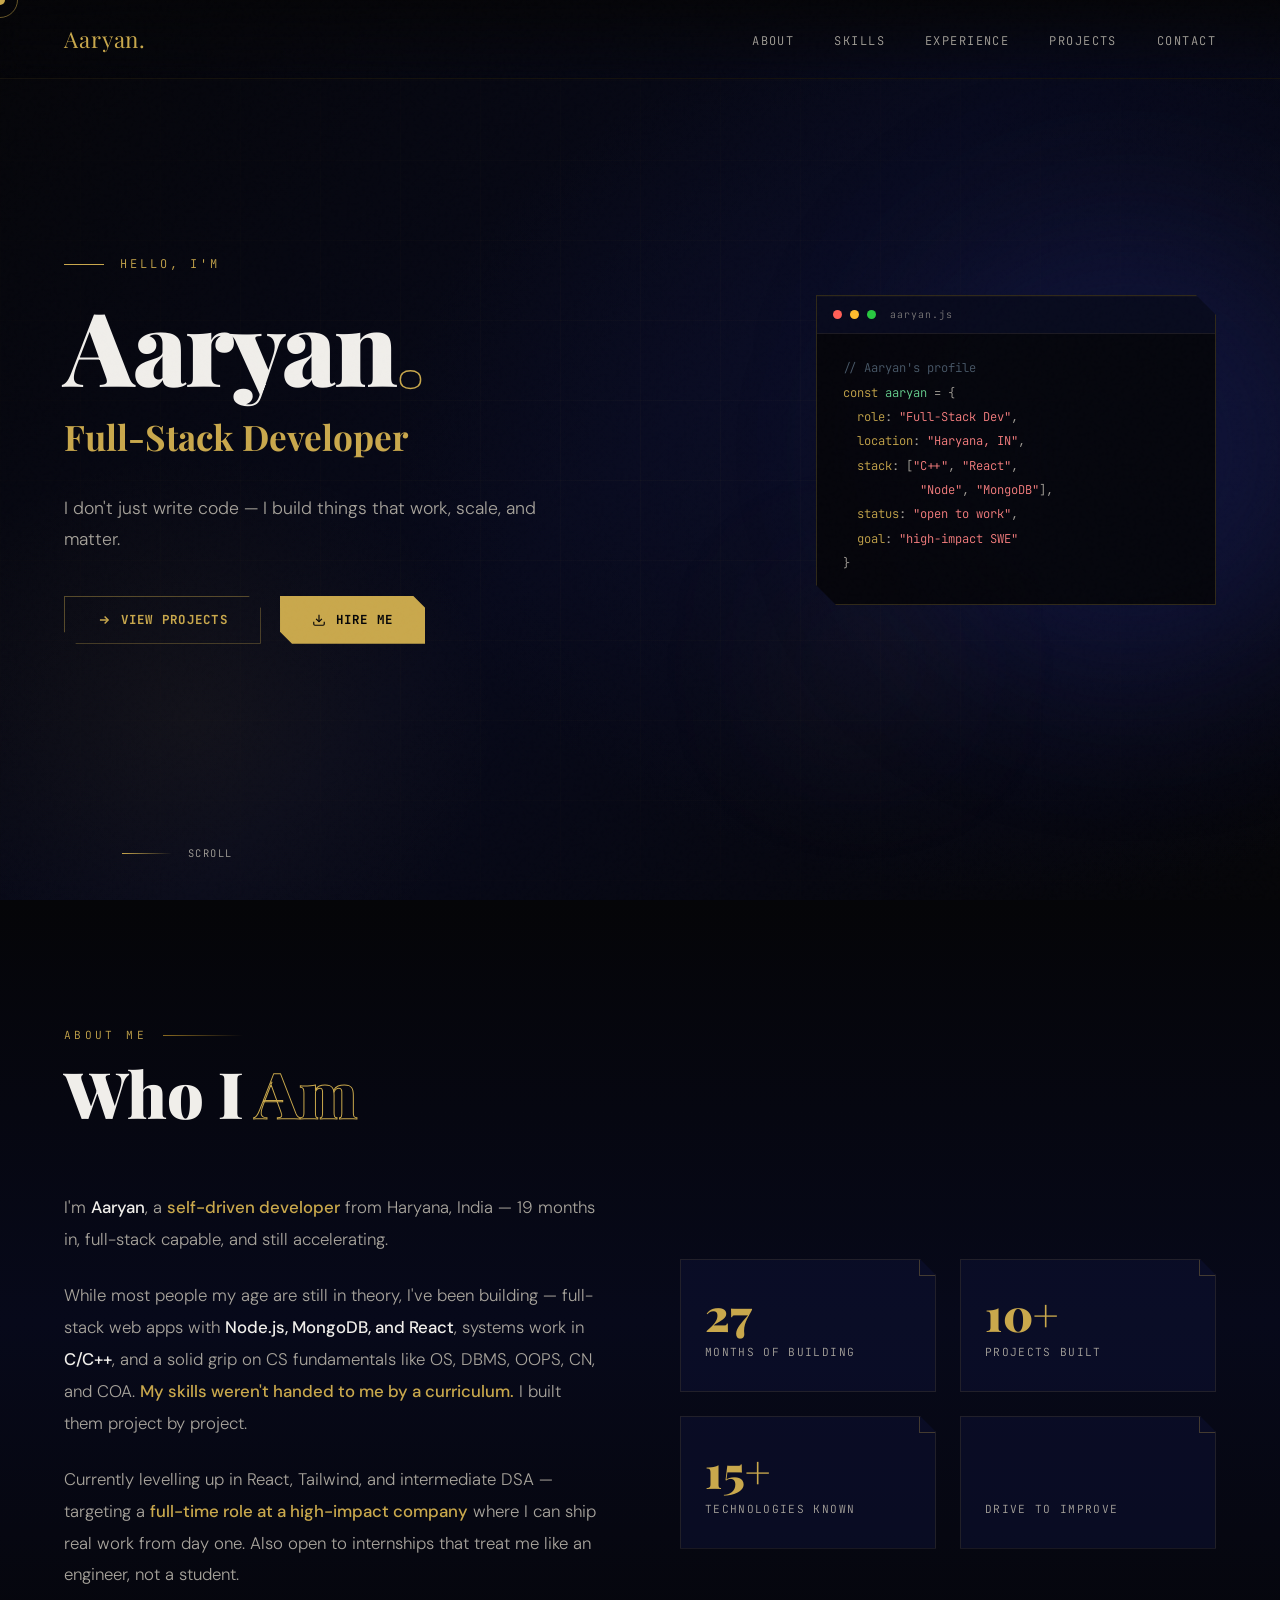
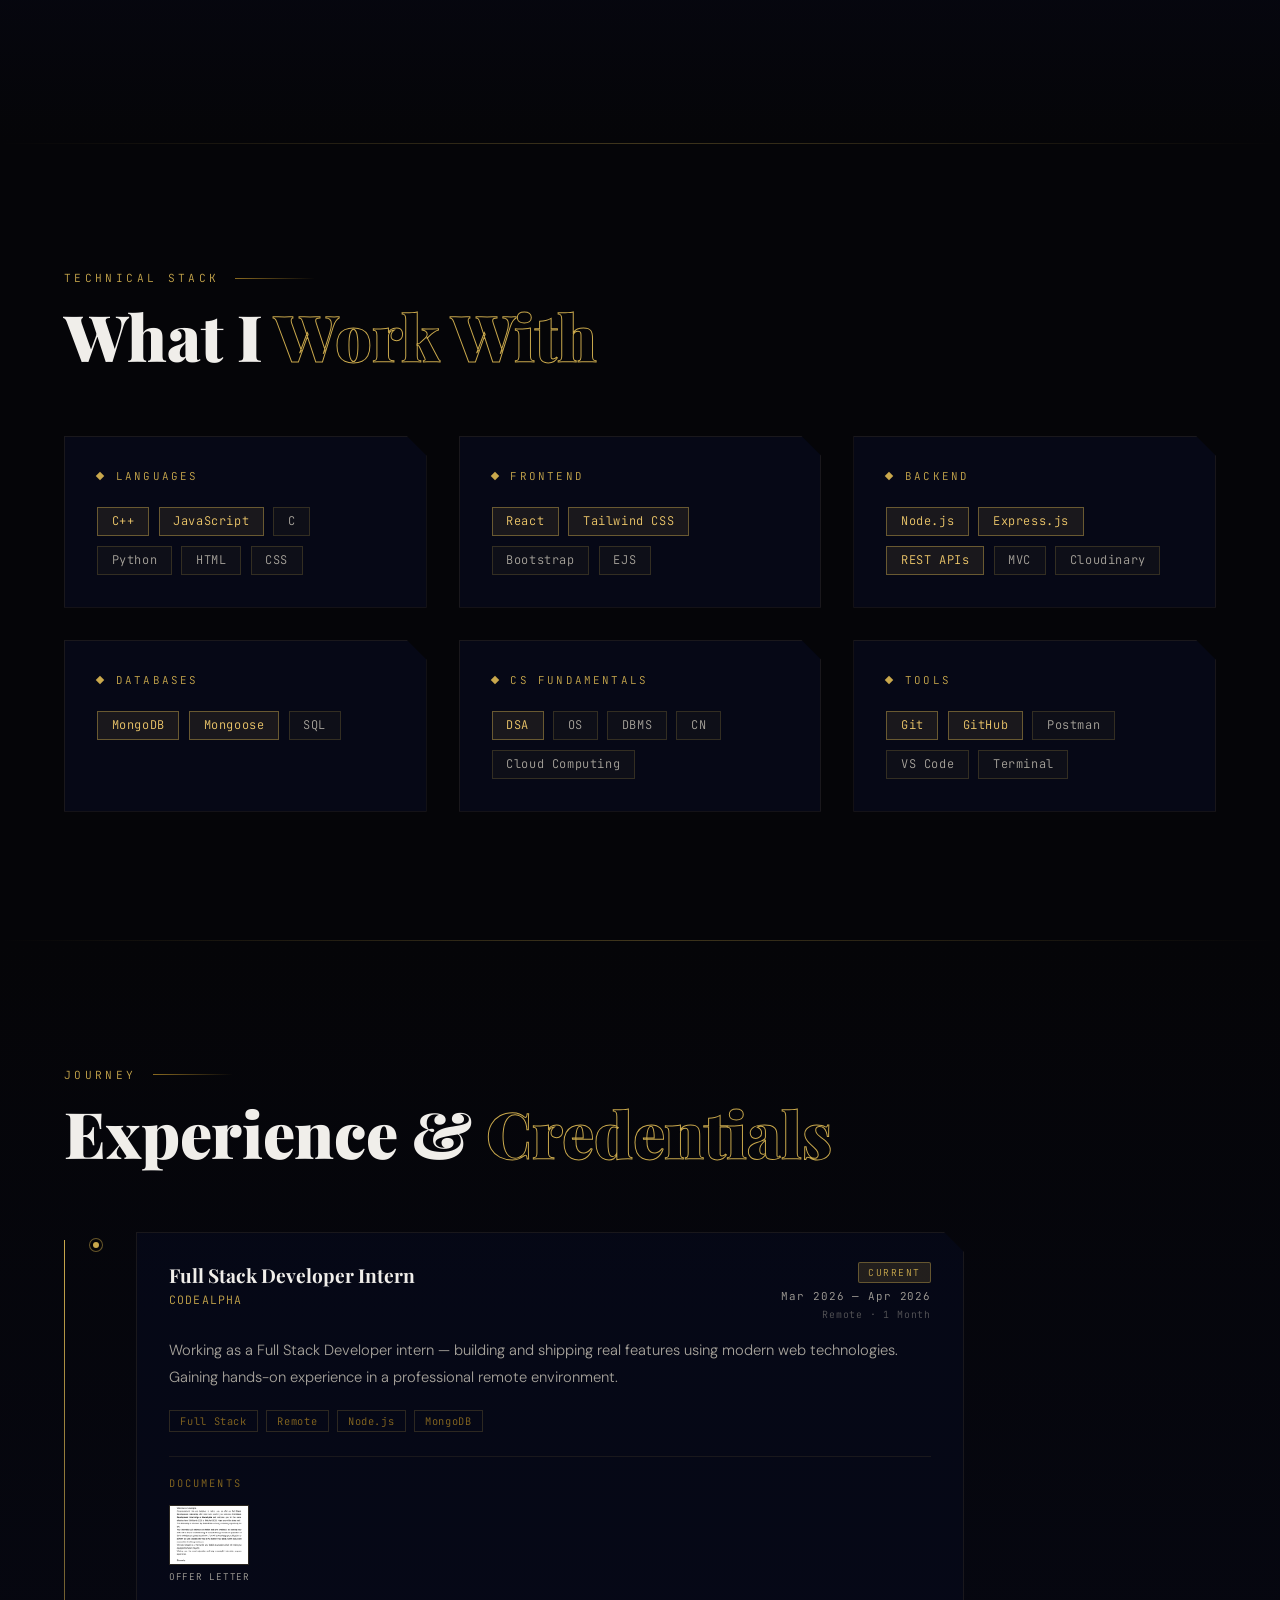
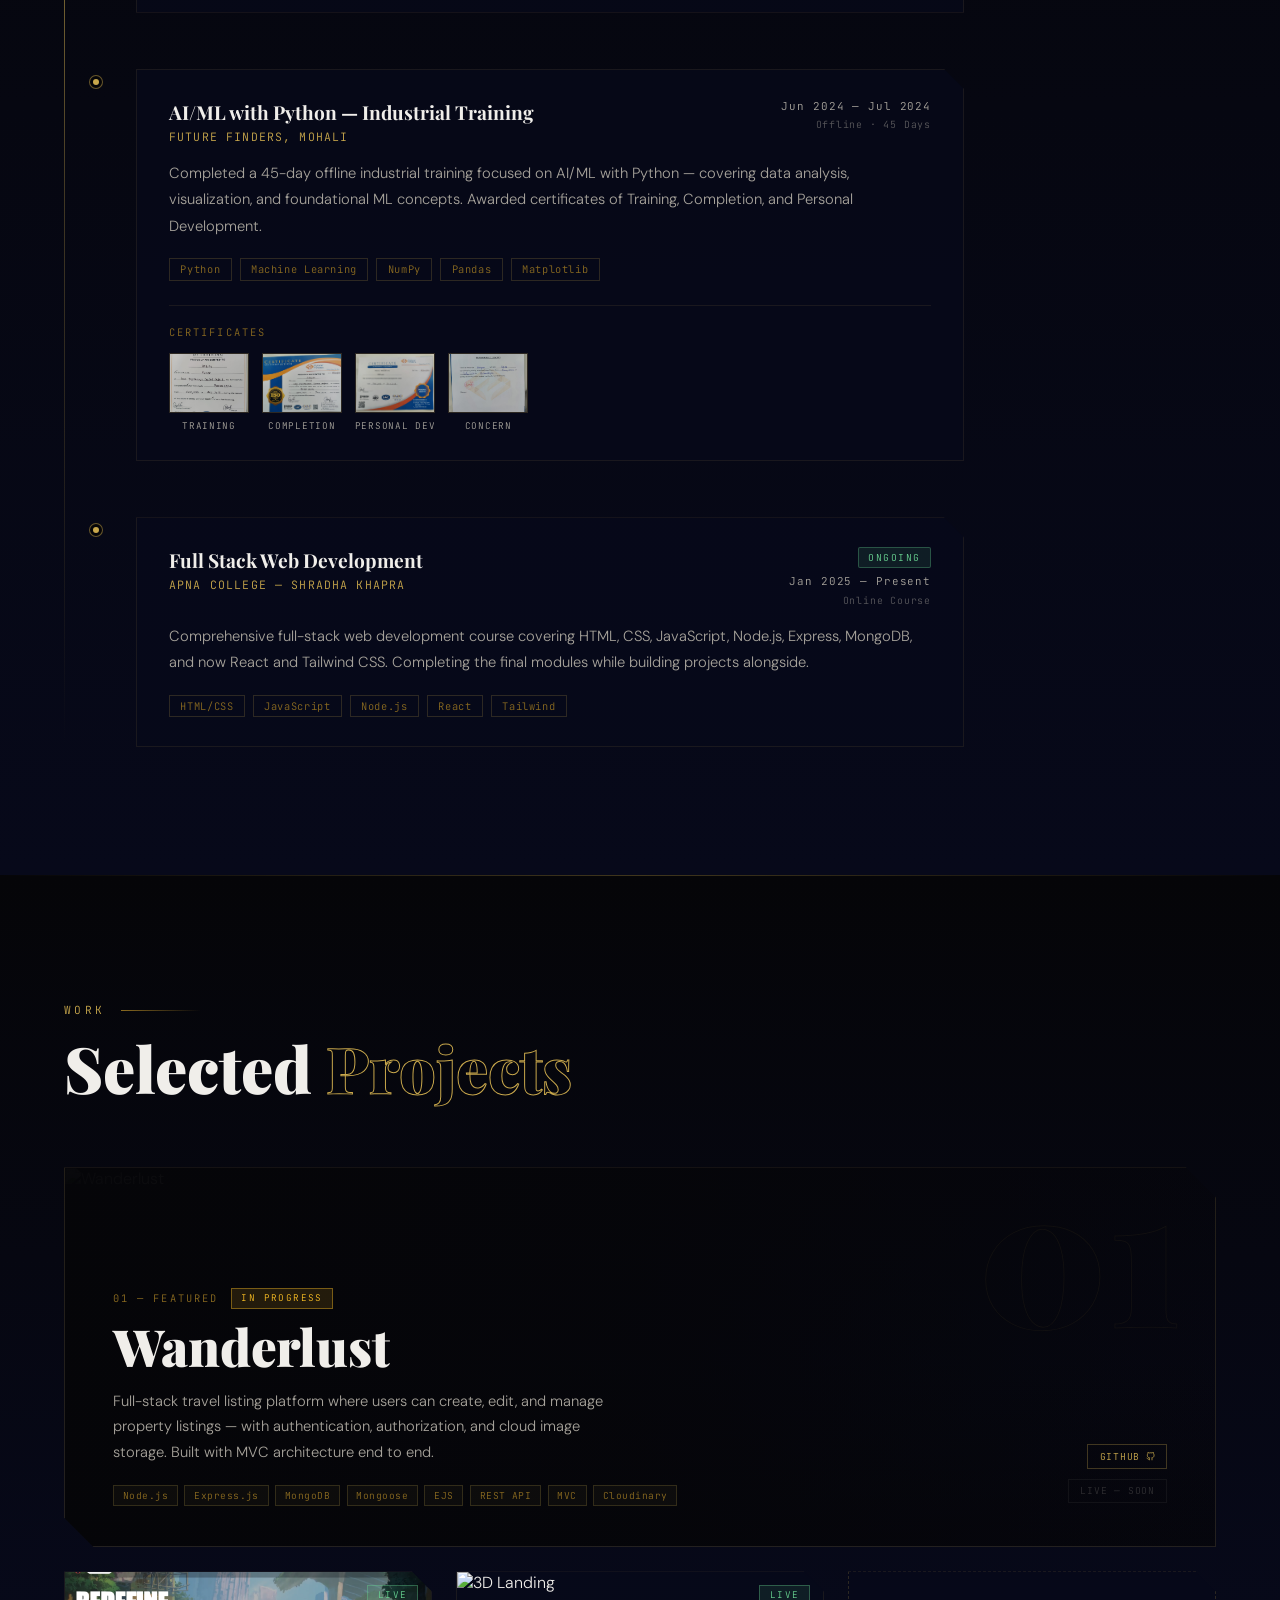
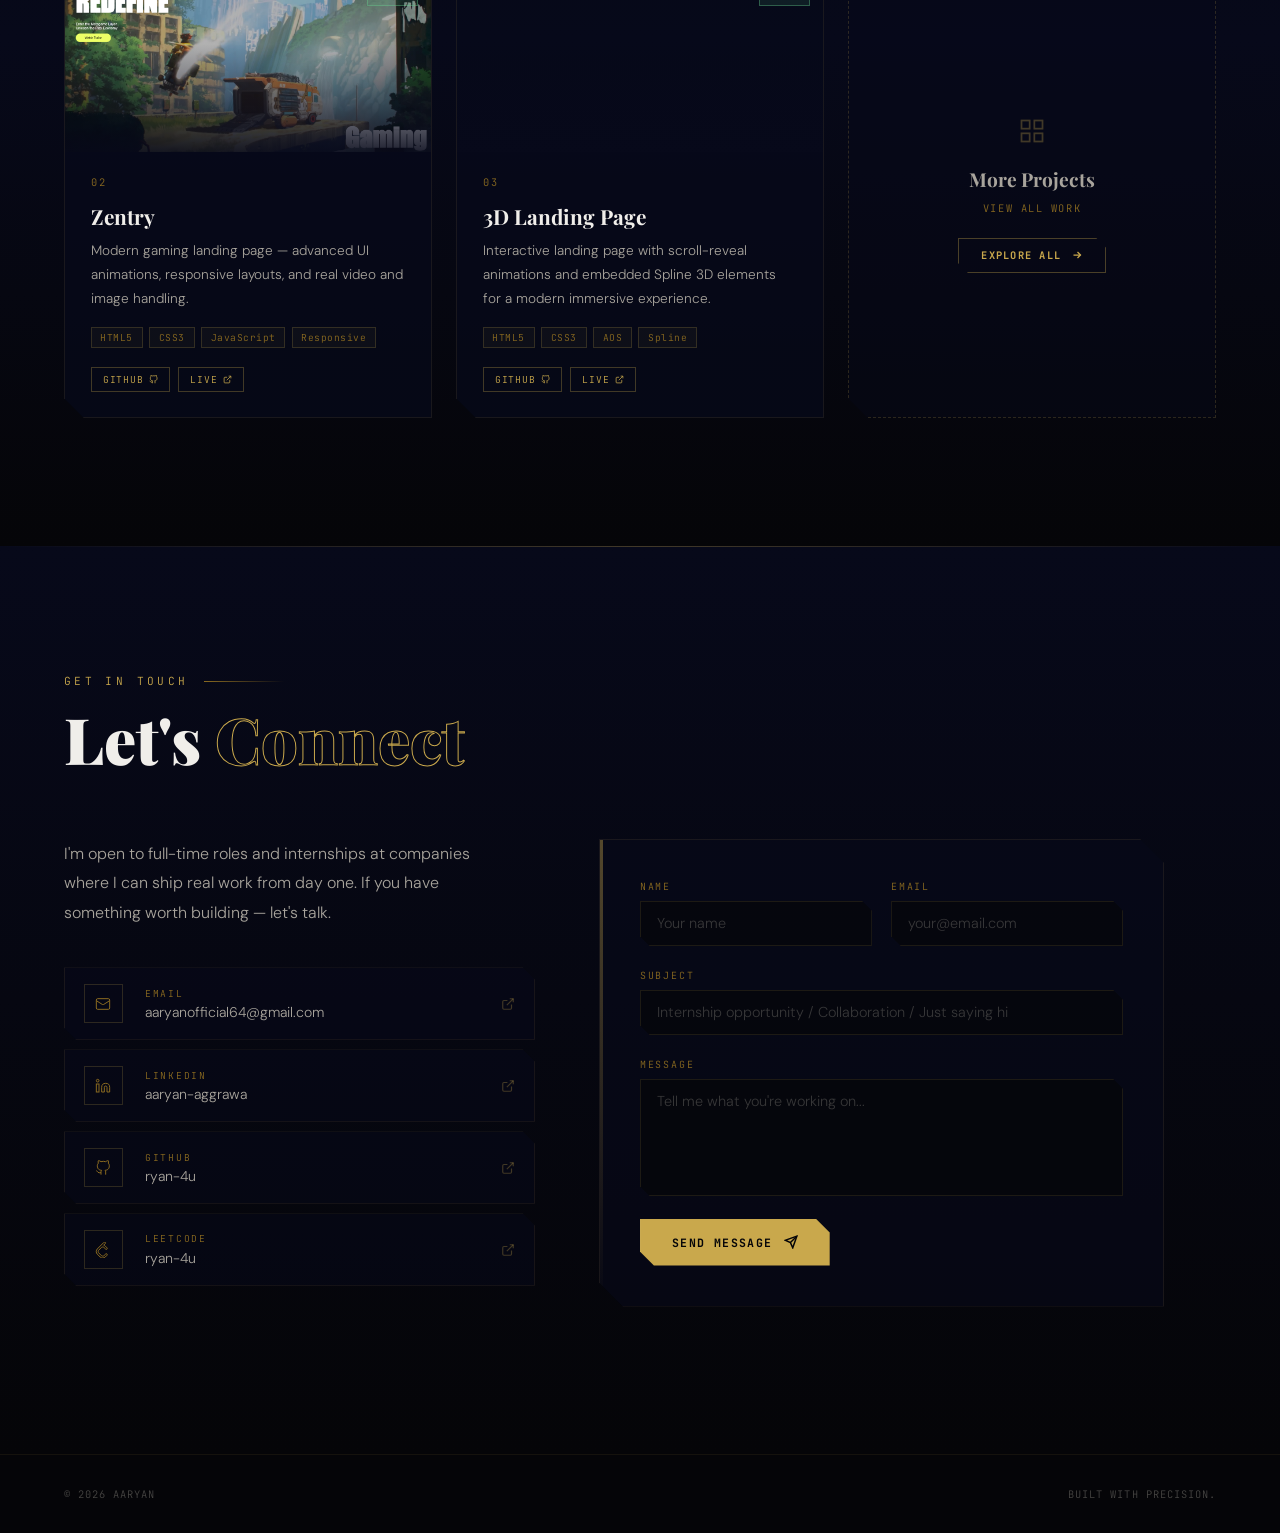
==== commit 001acd69: "add og url" ====
--- a/index.html
+++ b/index.html
@@ -2,6 +2,13 @@
 <html lang="en">
 <head>
 <meta charset="UTF-8" />
+<meta name="description" content="All projects by Aaryan — full-stack apps, frontend experiments, backend practice." />
+<meta property="og:title" content="Projects — Aaryan" />
+<meta property="og:description" content="Full-stack developer from Haryana. Node.js, MongoDB, React and more." />
+<meta property="og:image" content="previews/wanderlust.png" />
+<meta property="og:type" content="website" />
+<meta property="og:url" content="https://aaryan-portfolio-v1.netlify.app/" />
+<meta name="theme-color" content="#050508" />
 <link rel="icon" type="image/x-icon" href="favicon.ico">
 <link rel="icon" type="image/png" sizes="32x32" href="favicon-32x32.png">
 <link rel="icon" type="image/png" sizes="16x16" href="favicon-16x16.png">
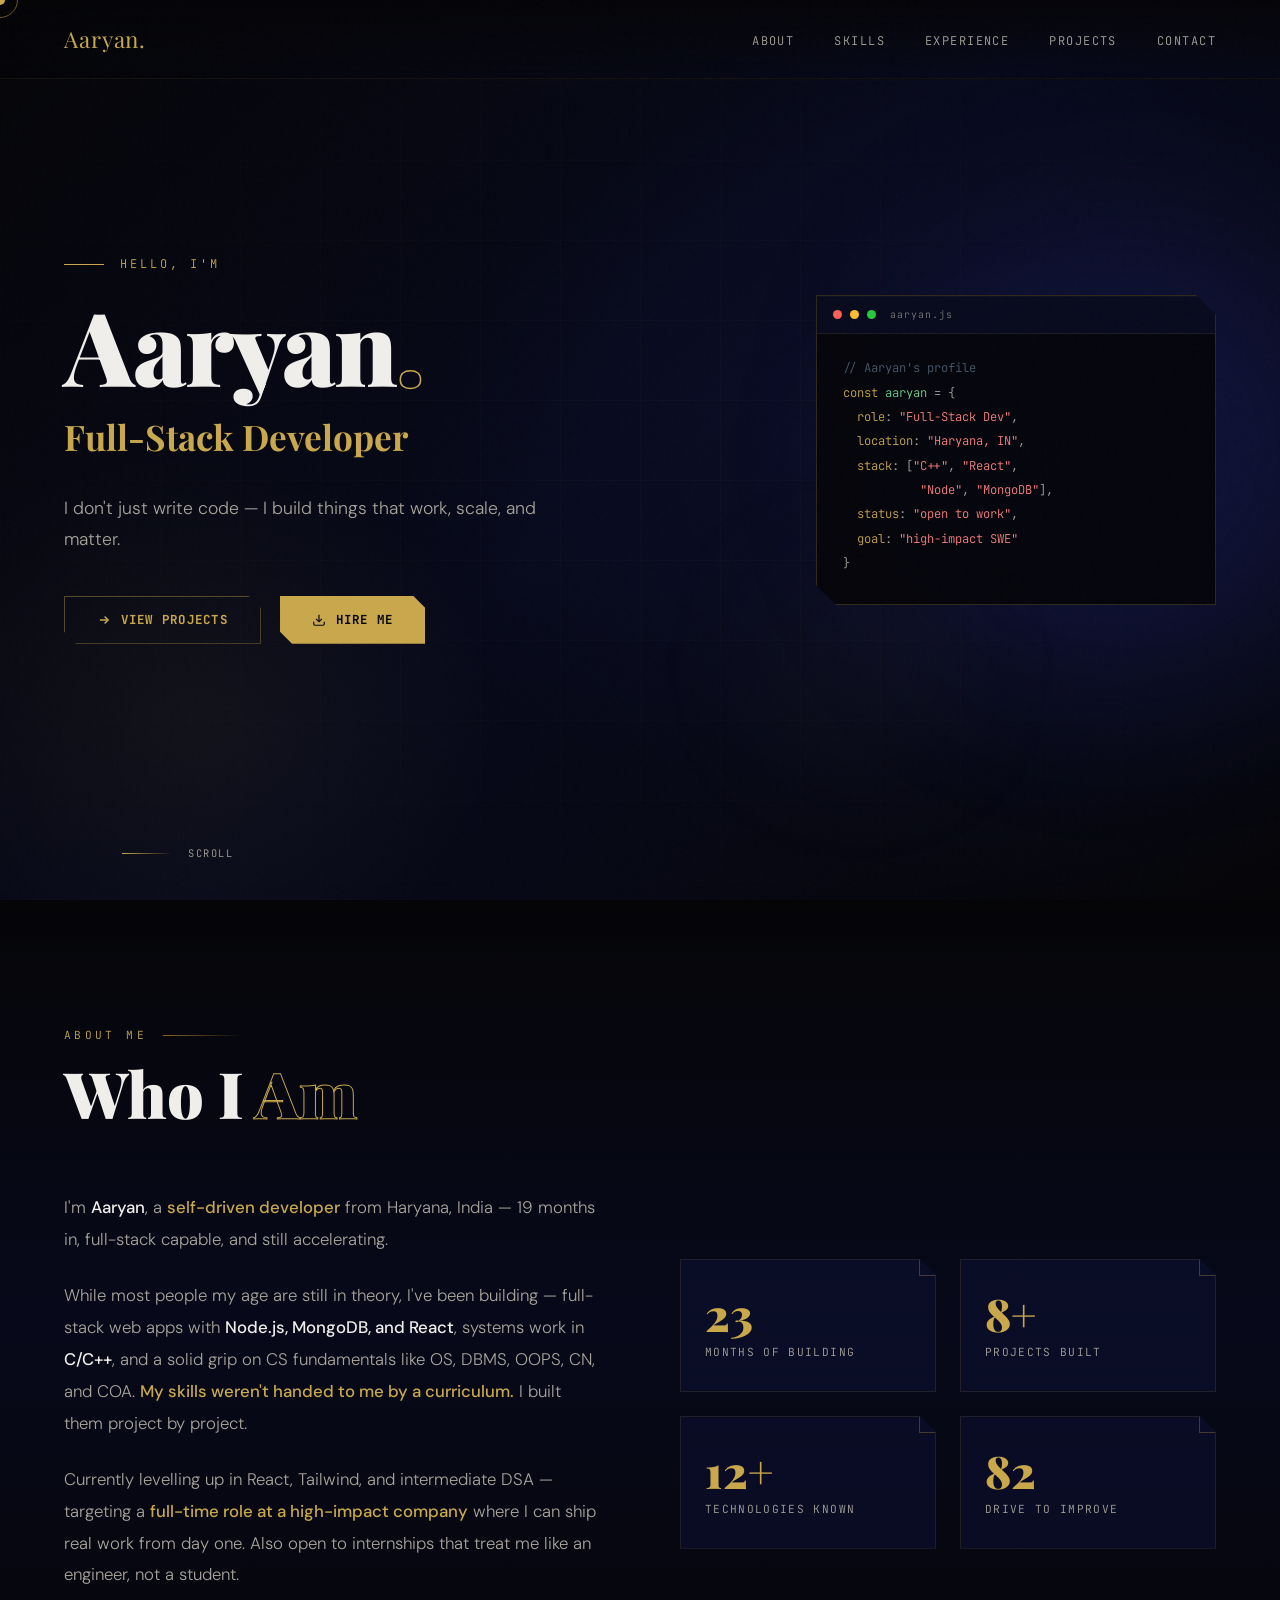
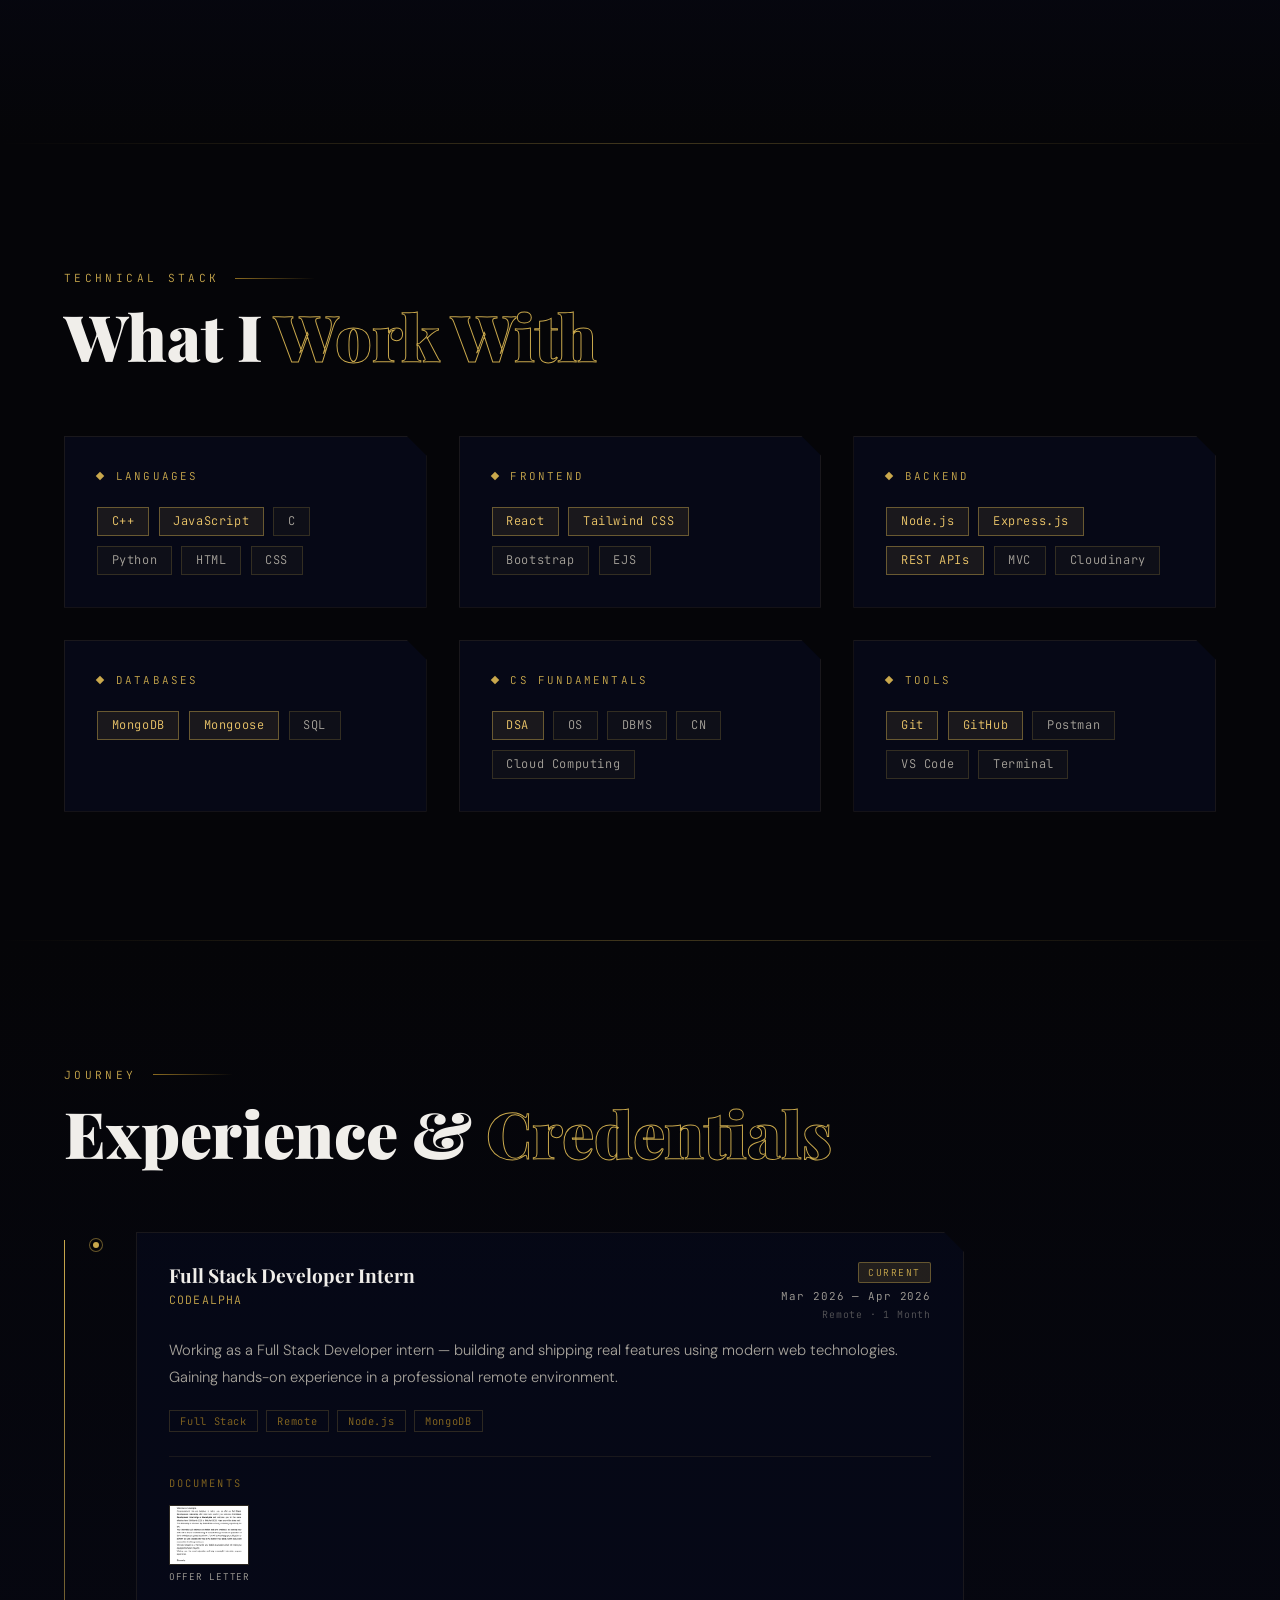
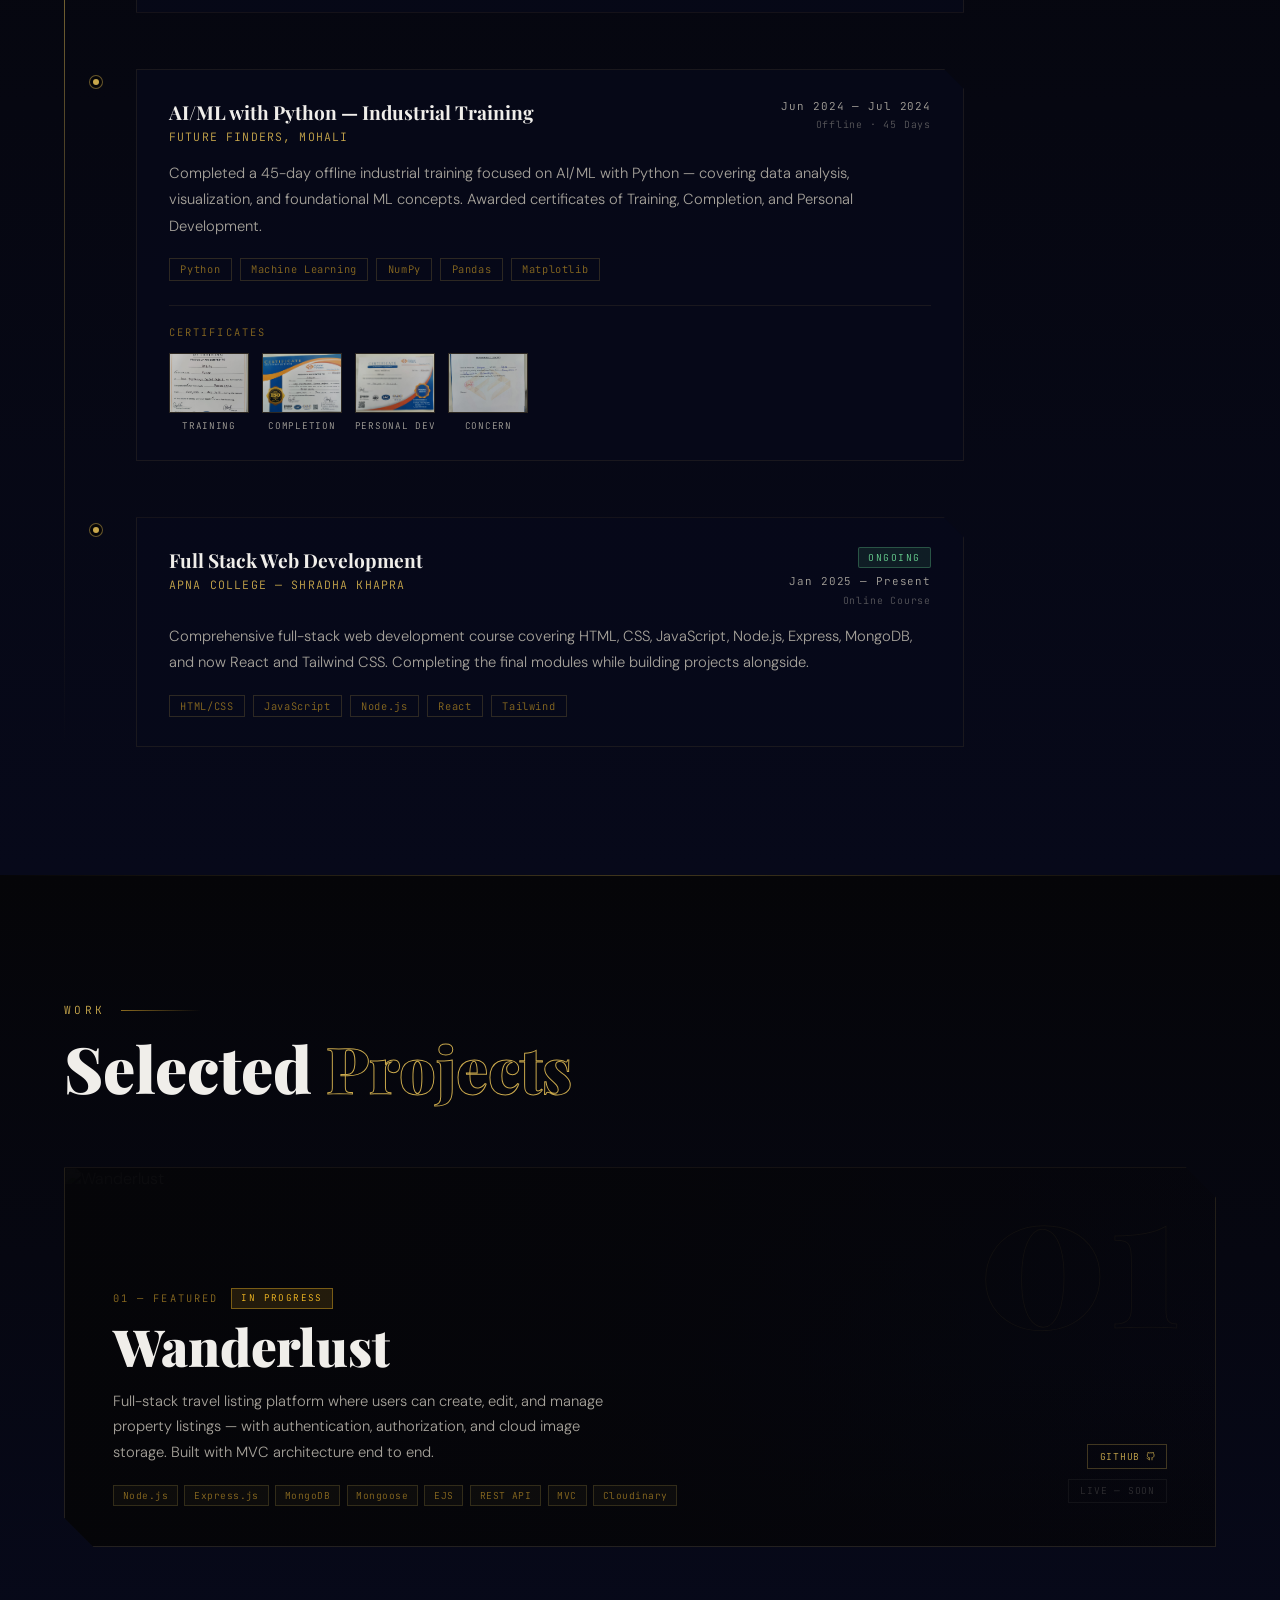
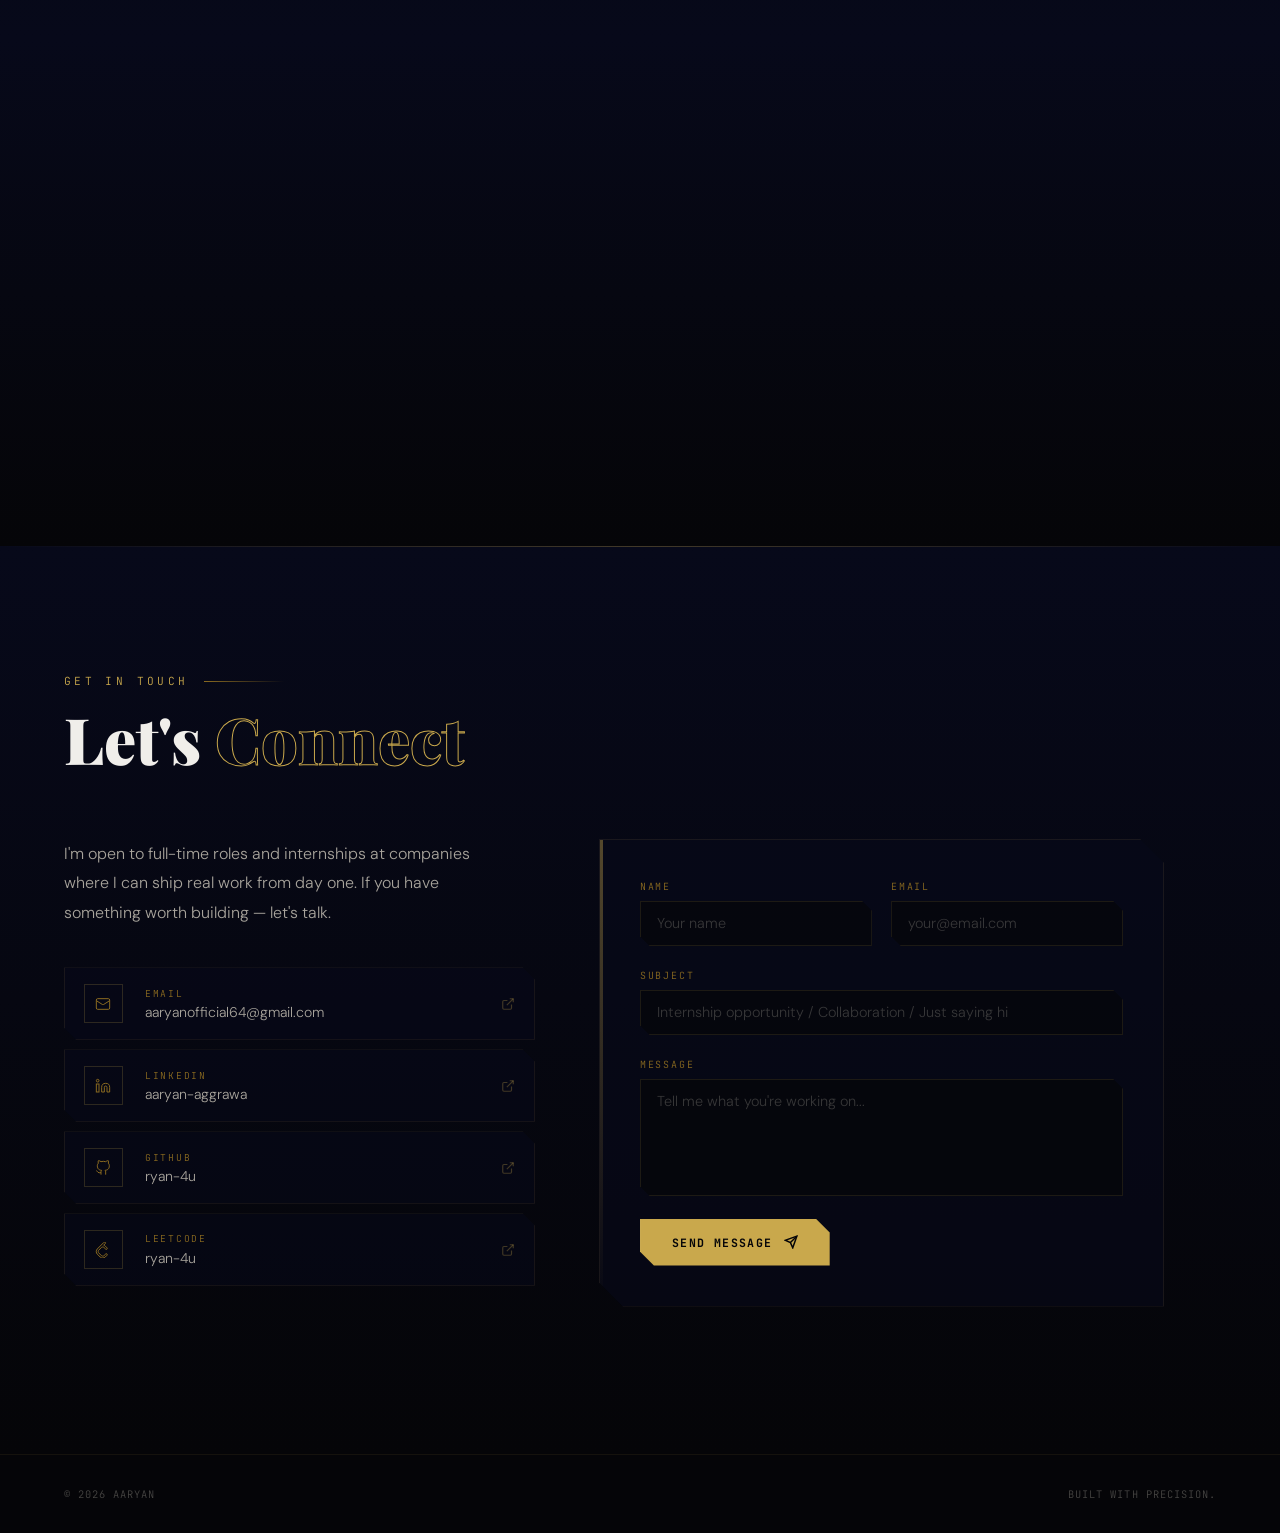
==== commit 10d16dda: "fix: updated netlify url in og tags and og image" ====
--- a/index.html
+++ b/index.html
@@ -5,9 +5,9 @@
 <meta name="description" content="All projects by Aaryan — full-stack apps, frontend experiments, backend practice." />
 <meta property="og:title" content="Projects — Aaryan" />
 <meta property="og:description" content="Full-stack developer from Haryana. Node.js, MongoDB, React and more." />
-<meta property="og:image" content="previews/wanderlust.png" />
+<meta property="og:image" content="https://aaryan-aggrawa-v1.netlify.app/previews/og-image.png" />
 <meta property="og:type" content="website" />
-<meta property="og:url" content="https://aaryan-portfolio-v1.netlify.app/" />
+<meta property="og:url" content="https://aaryan-aggrawa-v1.netlify.app/" />
 <meta name="theme-color" content="#050508" />
 <link rel="icon" type="image/x-icon" href="favicon.ico">
 <link rel="icon" type="image/png" sizes="32x32" href="favicon-32x32.png">
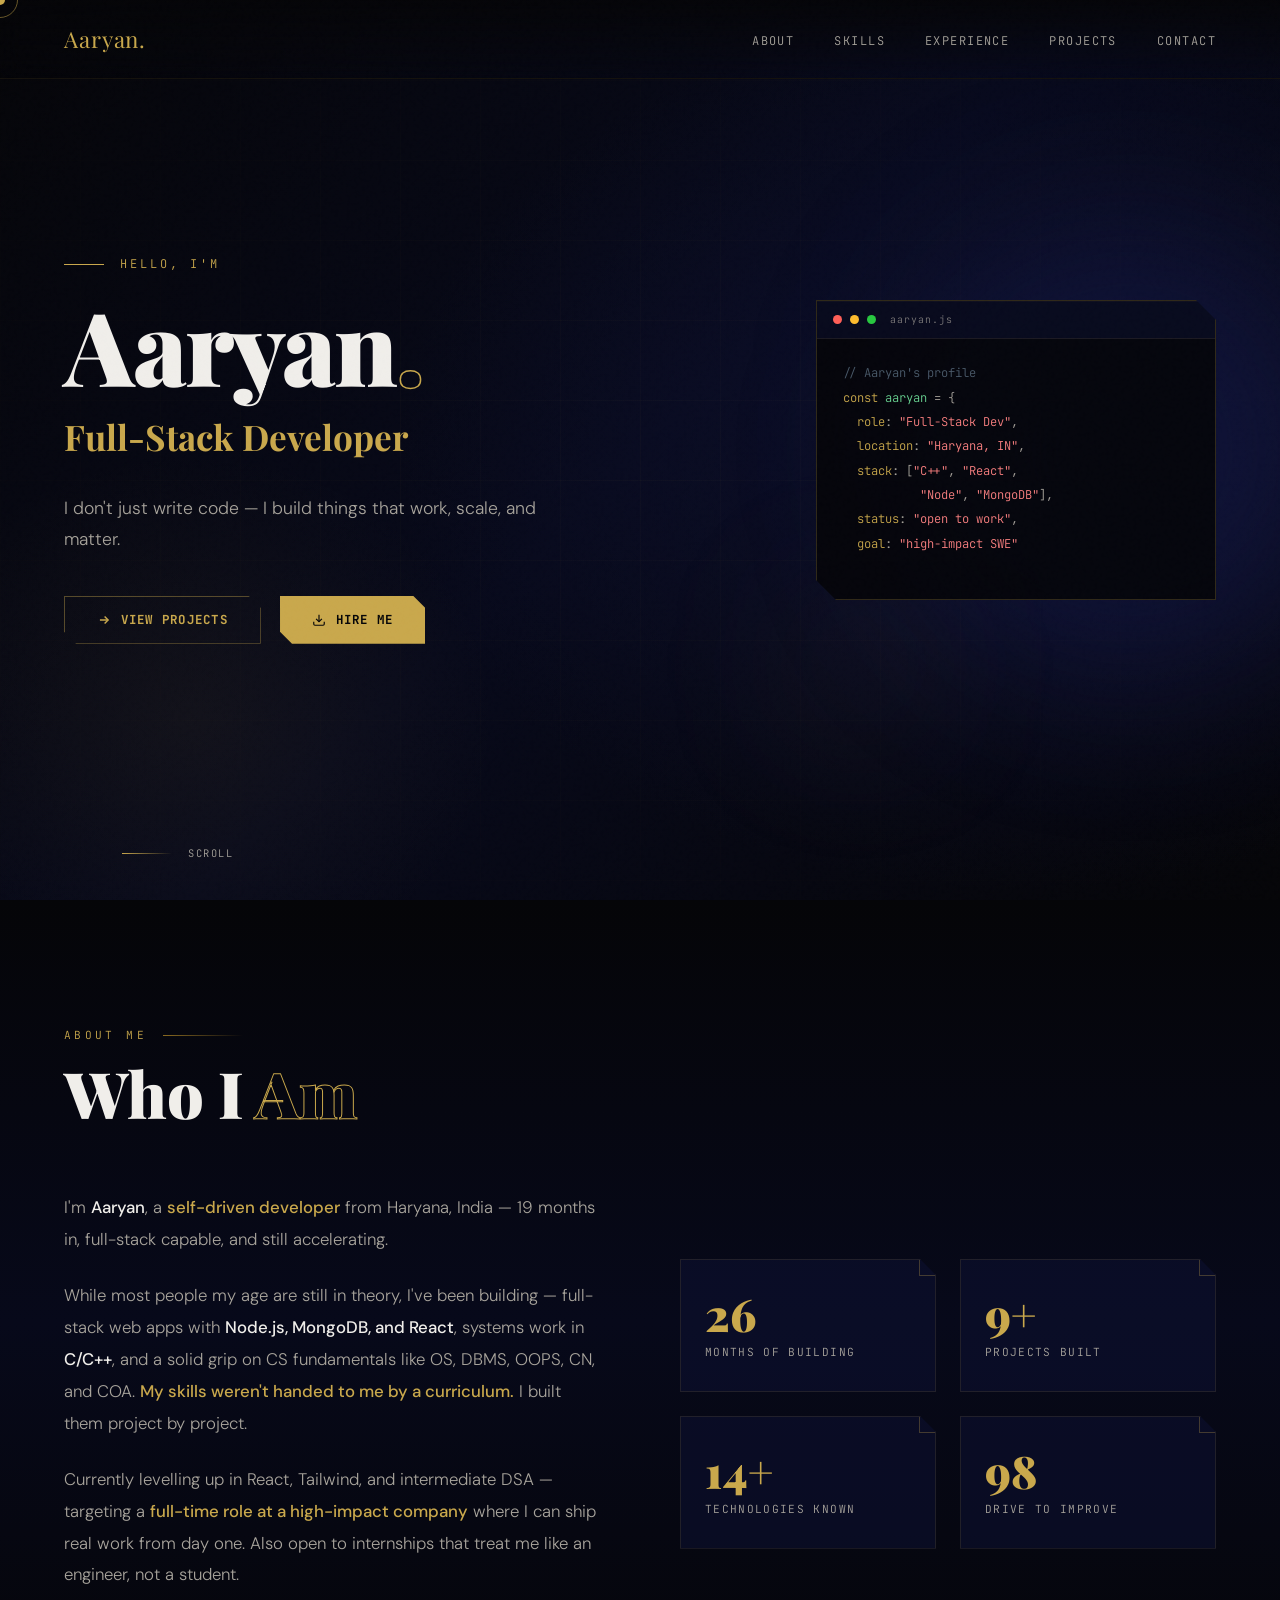
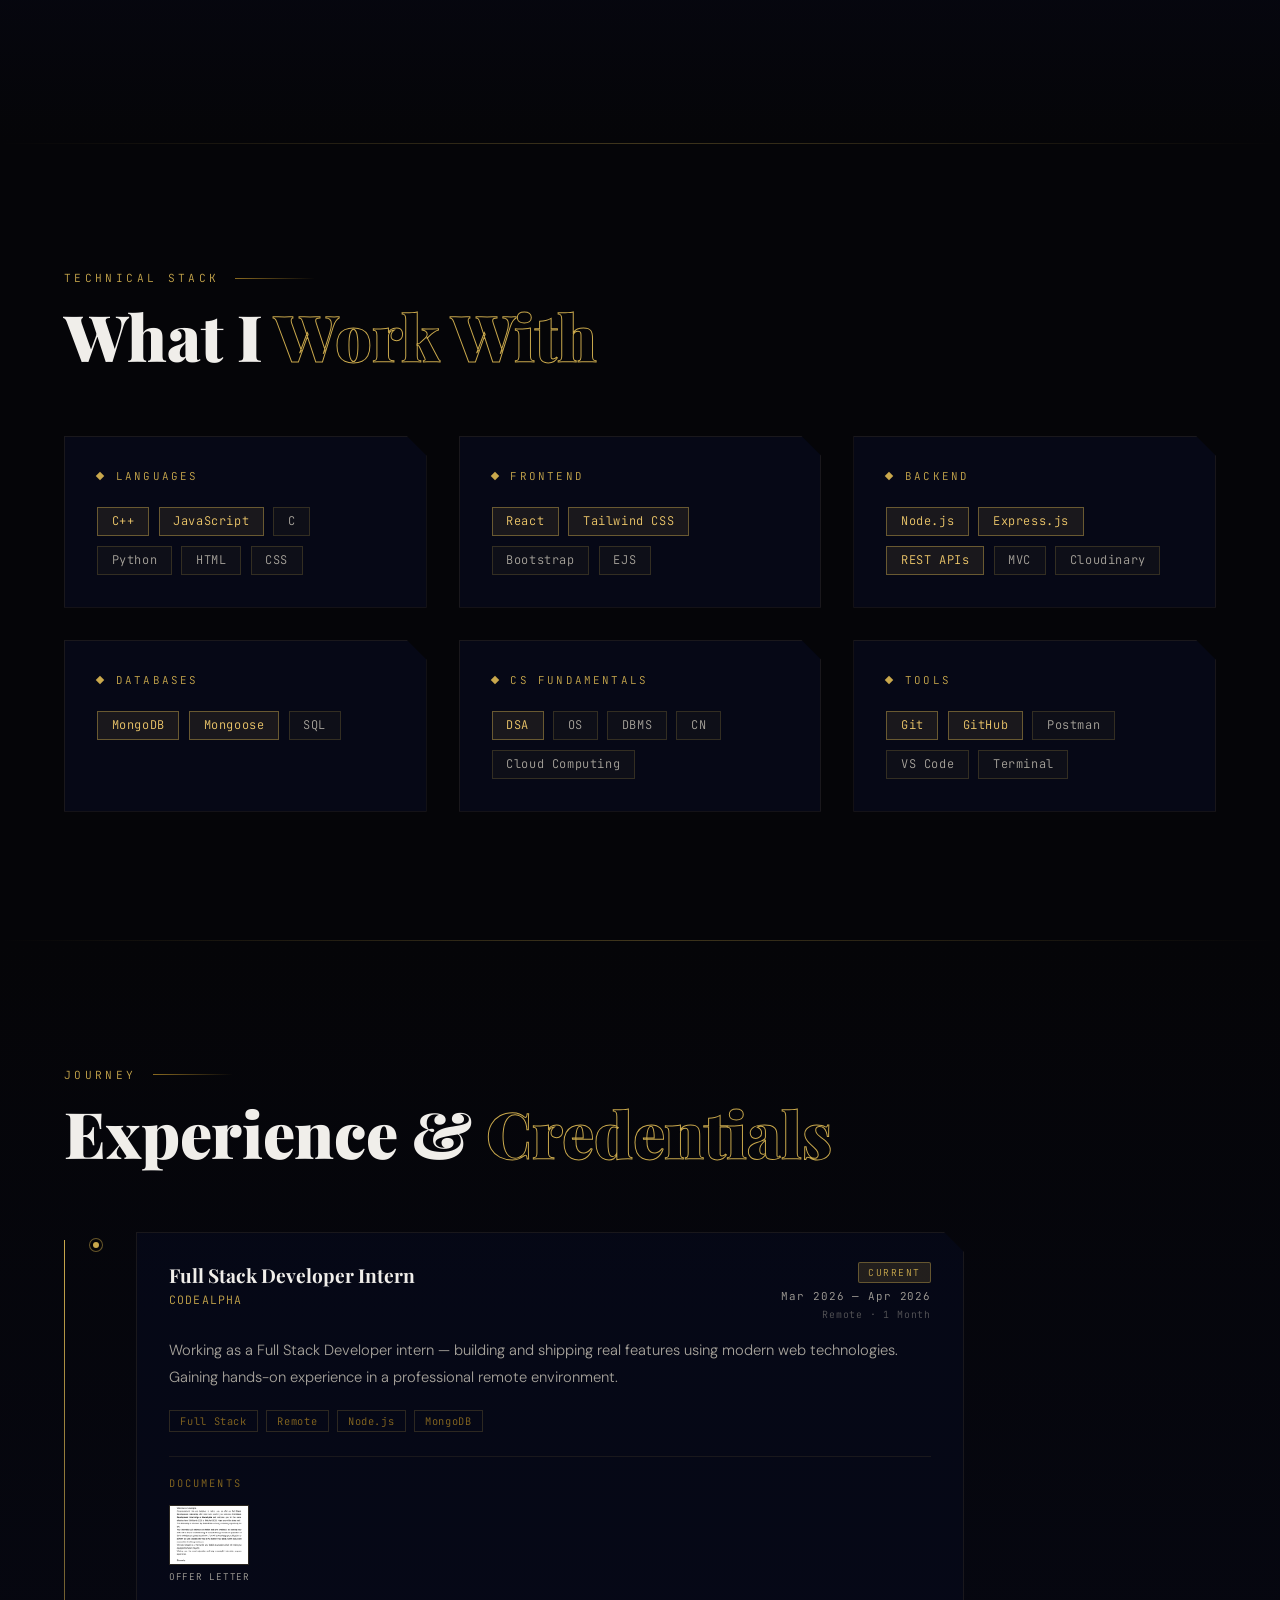
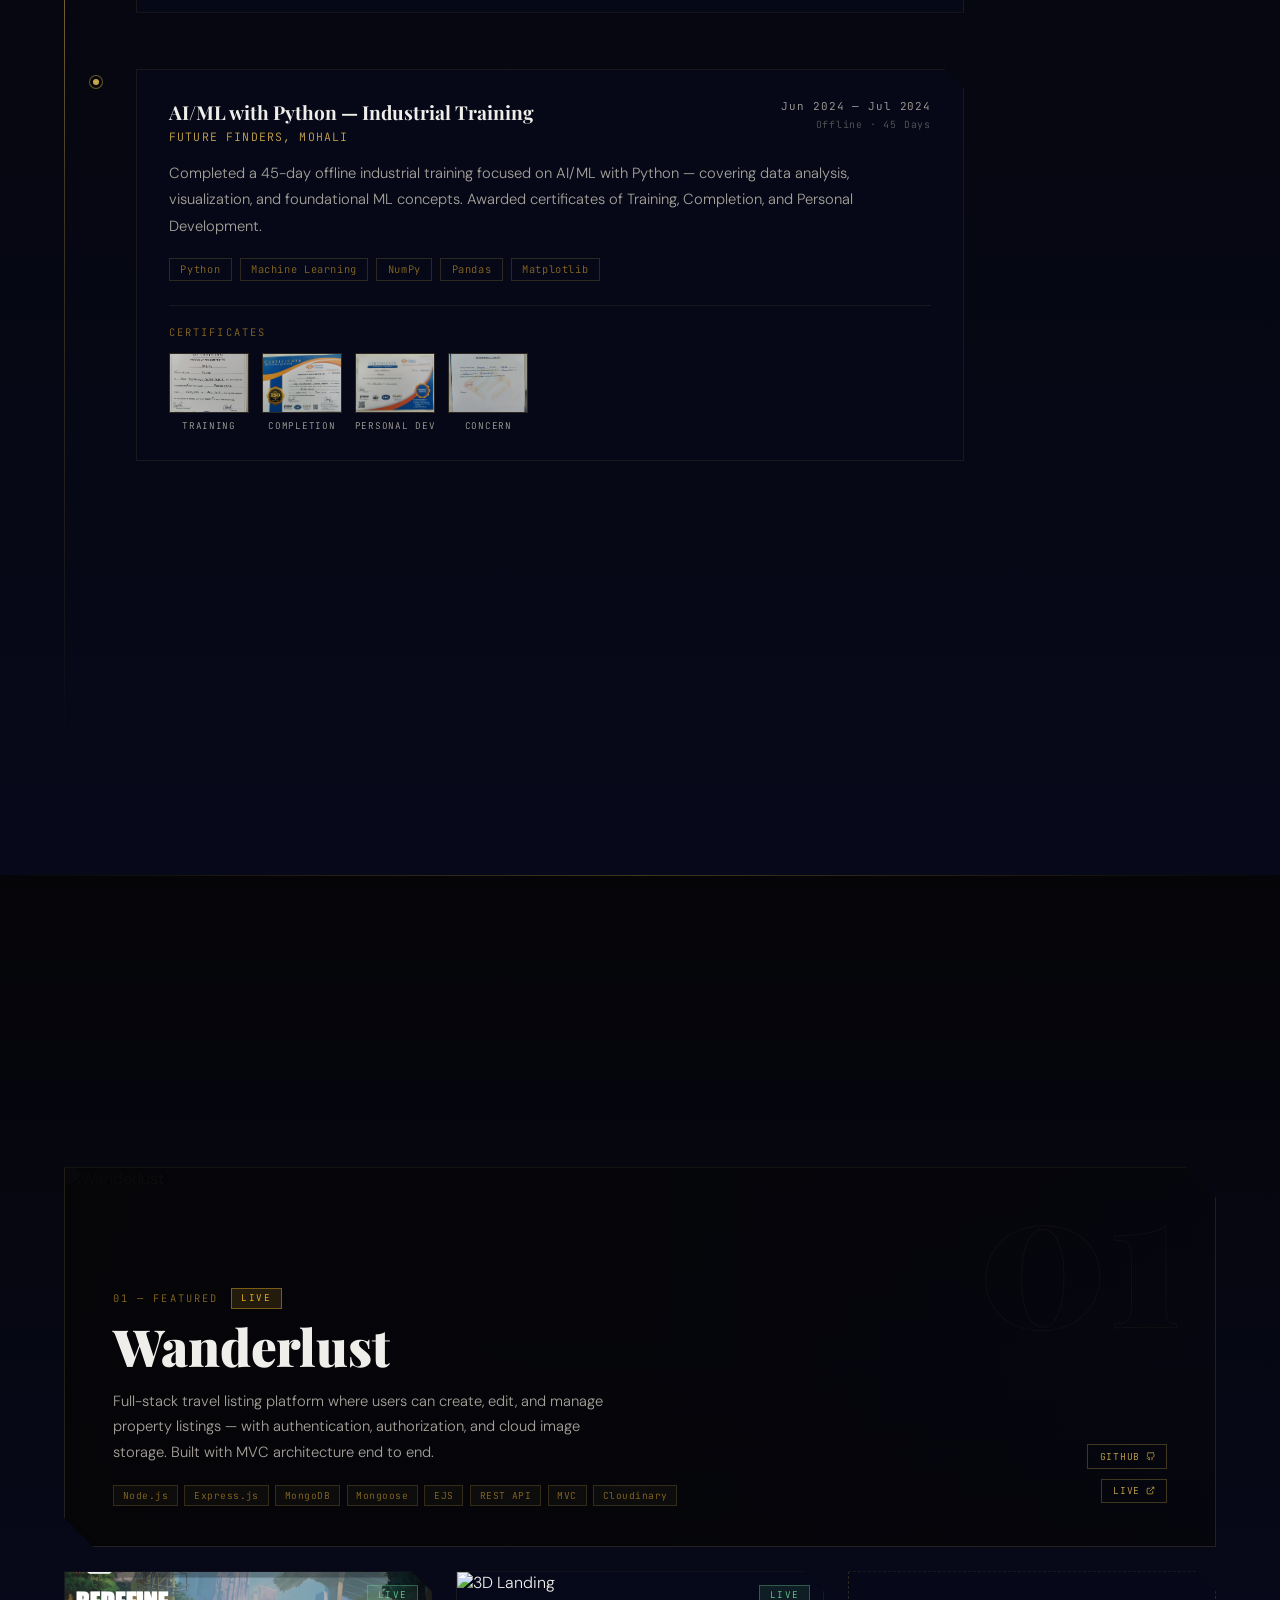
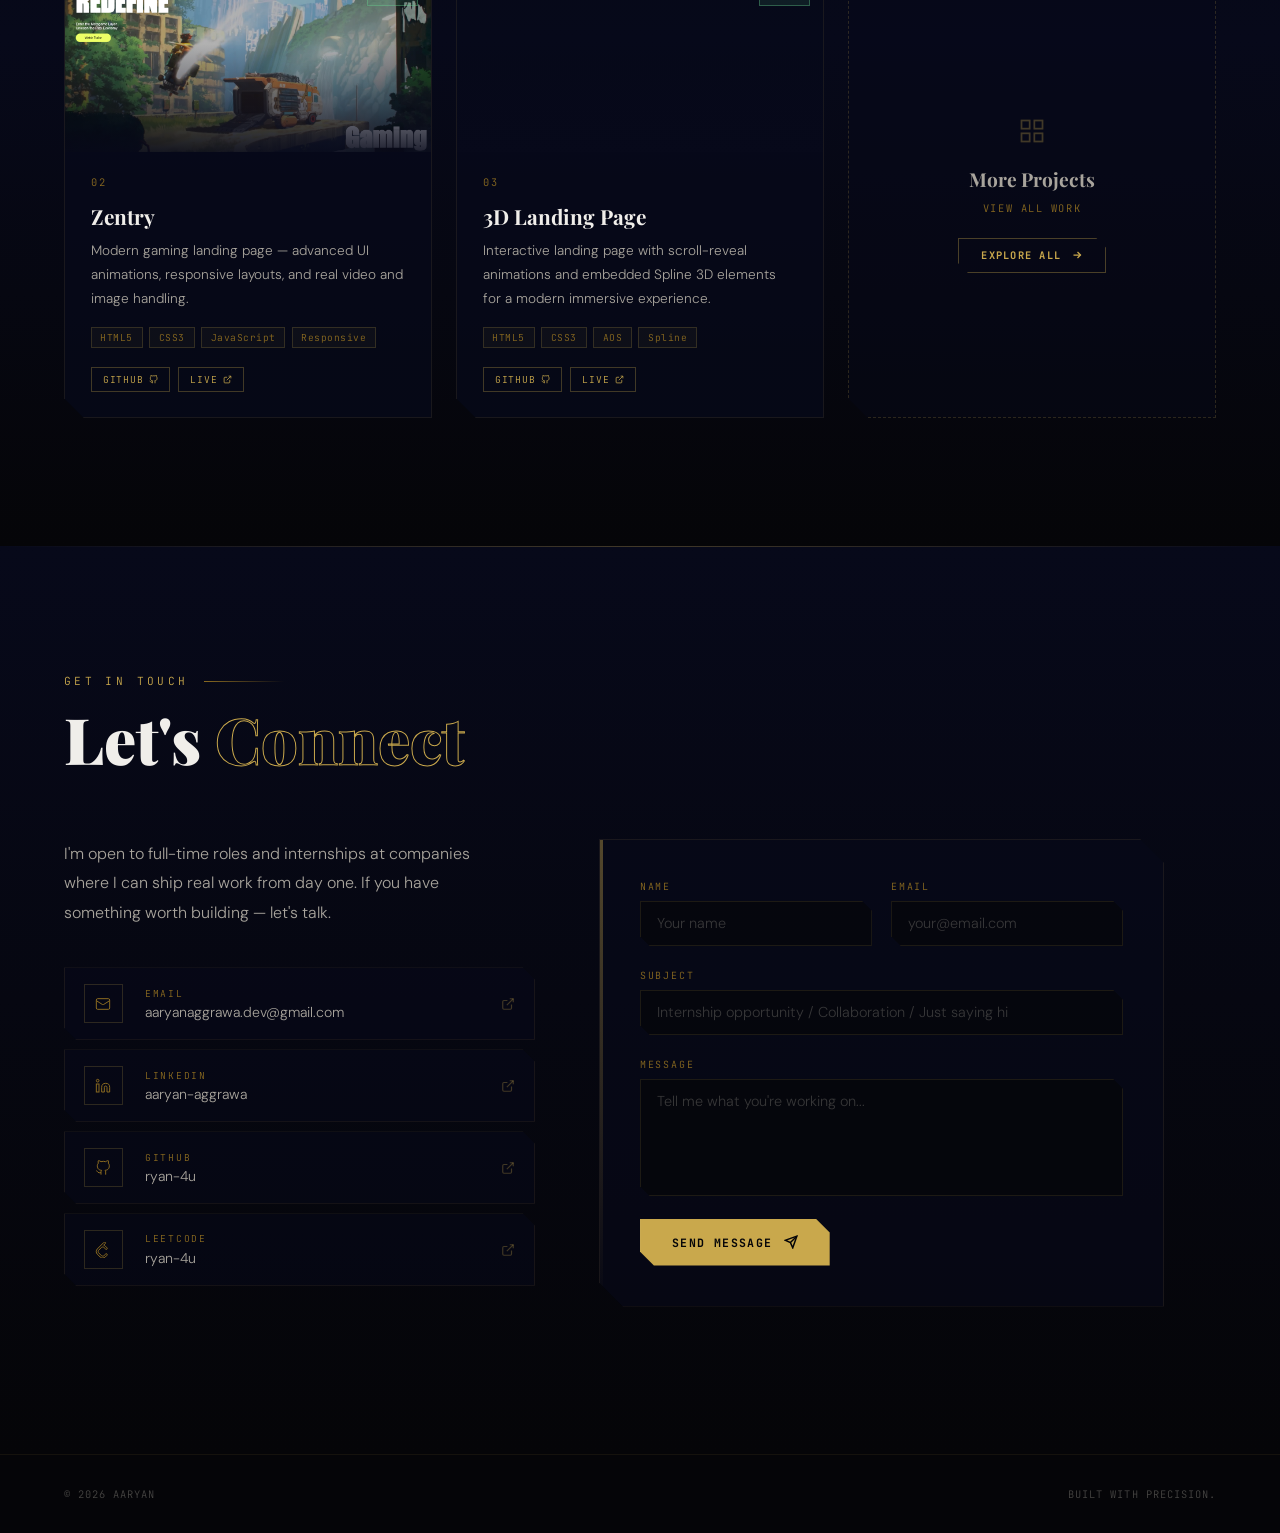
==== commit b2e78842: "Live Links" ====
--- a/index.html
+++ b/index.html
@@ -353,7 +353,7 @@
       <div class="project-banner-left">
         <div class="project-eyebrow">
           <span class="project-num-tag">01 — Featured</span>
-          <span class="project-status-badge wip">In Progress</span>
+          <span class="project-status-badge wip">Live</span>
         </div>
         <div class="project-banner-title">Wanderlust</div>
         <p class="project-banner-desc">
@@ -375,7 +375,14 @@
           GitHub
           <svg viewBox="0 0 24 24" fill="none" stroke="currentColor" stroke-width="2"><path d="M9 19c-5 1.5-5-2.5-7-3m14 6v-3.87a3.37 3.37 0 0 0-.94-2.61c3.14-.35 6.44-1.54 6.44-7A5.44 5.44 0 0 0 20 4.77 5.07 5.07 0 0 0 19.91 1S18.73.65 16 2.48a13.38 13.38 0 0 0-7 0C6.27.65 5.09 1 5.09 1A5.07 5.07 0 0 0 5 4.77a5.44 5.44 0 0 0-1.5 3.78c0 5.42 3.3 6.61 6.44 7A3.37 3.37 0 0 0 9 18.13V22"/></svg>
         </a>
-        <span class="link-btn-disabled">Live — Soon</span>
+        <a href="https://wanderlust-22cx.onrender.com/" target="_blank" class="link-btn">
+          Live
+          <svg viewBox="0 0 24 24" fill="none" stroke="currentColor" stroke-width="2">
+            <path d="M18 13v6a2 2 0 0 1-2 2H5a2 2 0 0 1-2-2V8a2 2 0 0 1 2-2h6"/>
+            <polyline points="15 3 21 3 21 9"/>
+            <line x1="10" y1="14" x2="21" y2="3"/>
+          </svg>
+        </a>
       </div>
     </div>
     <!-- Large ghost number -->
@@ -486,7 +493,7 @@
           </div>
           <div class="contact-link-body">
             <div class="contact-link-label">Email</div>
-            <div class="contact-link-value">aaryanofficial64@gmail.com</div>
+            <div class="contact-link-value">aaryanaggrawa.dev@gmail.com</div>
           </div>
           <svg class="contact-link-arrow" viewBox="0 0 24 24" fill="none" stroke="currentColor" stroke-width="2"><path d="M18 13v6a2 2 0 0 1-2 2H5a2 2 0 0 1-2-2V8a2 2 0 0 1 2-2h6"/><polyline points="15 3 21 3 21 9"/><line x1="10" y1="14" x2="21" y2="3"/></svg>
         </a>
--- a/style.css
+++ b/style.css
@@ -57,6 +57,8 @@
   .cursor, .cursor-ring { display: none !important; }
   body { cursor: auto; }
   a, button { cursor: pointer; }
+  .link-btn, .btn-explore, .cert-thumb, .contact-link-row,
+  .resume-btn, .form-submit, .hamburger { cursor: pointer; }
 }
 
 /* NOISE OVERLAY */
@@ -1240,12 +1242,22 @@
   .project-ghost-num { font-size: 8rem; }
 }
 @media (max-width: 600px) {
-  .projects-grid { grid-template-columns: 1fr; }
-  .project-explore-card { grid-column: auto; }
-  .project-banner-content { padding: 1.5rem; }
-  .project-banner-title { font-size: 1.8rem; }
-  .project-ghost-num { display: none; }
-  .project-grid-img { height: 160px; }
+  /* Banner — compact row like feat-card on mobile */
+  .project-banner              { height: auto; clip-path: none; }
+  .project-banner-bg           { position: relative; height: 200px; }
+  .project-banner-bg img       { height: 200px; object-fit: cover; filter: brightness(0.7); }
+  .project-banner-overlay      { display: none; }
+  .project-banner-content      { position: relative; padding: 1rem 1.2rem 1.4rem; flex-direction: column; align-items: flex-start; justify-content: flex-start; gap: 0.6rem; background: rgba(7,9,26,0.9); }
+  .project-banner-left         { width: 100%; }
+  .project-banner-title        { font-size: 1.3rem; margin-bottom: 0.3rem; }
+  .project-banner-desc         { font-size: 0.82rem; line-height: 1.6; margin-bottom: 0.6rem; }
+  .project-ghost-num           { display: none; }
+  .project-banner-right        { flex-direction: row; padding-bottom: 0; }
+
+  /* Grid */
+  .projects-grid               { grid-template-columns: 1fr; }
+  .project-grid-img            { height: 180px; }
+  .project-explore-card        { grid-column: auto; min-height: 90px; }
 }
 
 /* ===================== CONTACT ===================== */
@@ -1489,6 +1501,8 @@
 
 @media (max-width: 600px) {
   .nav-links { display: none !important; }
+  .link-btn, .btn-explore, .cert-thumb, .contact-link-row,
+  .resume-btn, .form-submit, .hamburger { cursor: pointer !important; }
   .about-stats { grid-template-columns: 1fr 1fr; }
   .hero-ctas { flex-direction: column; }
   .btn-primary, .btn-secondary { text-align: center; justify-content: center; }
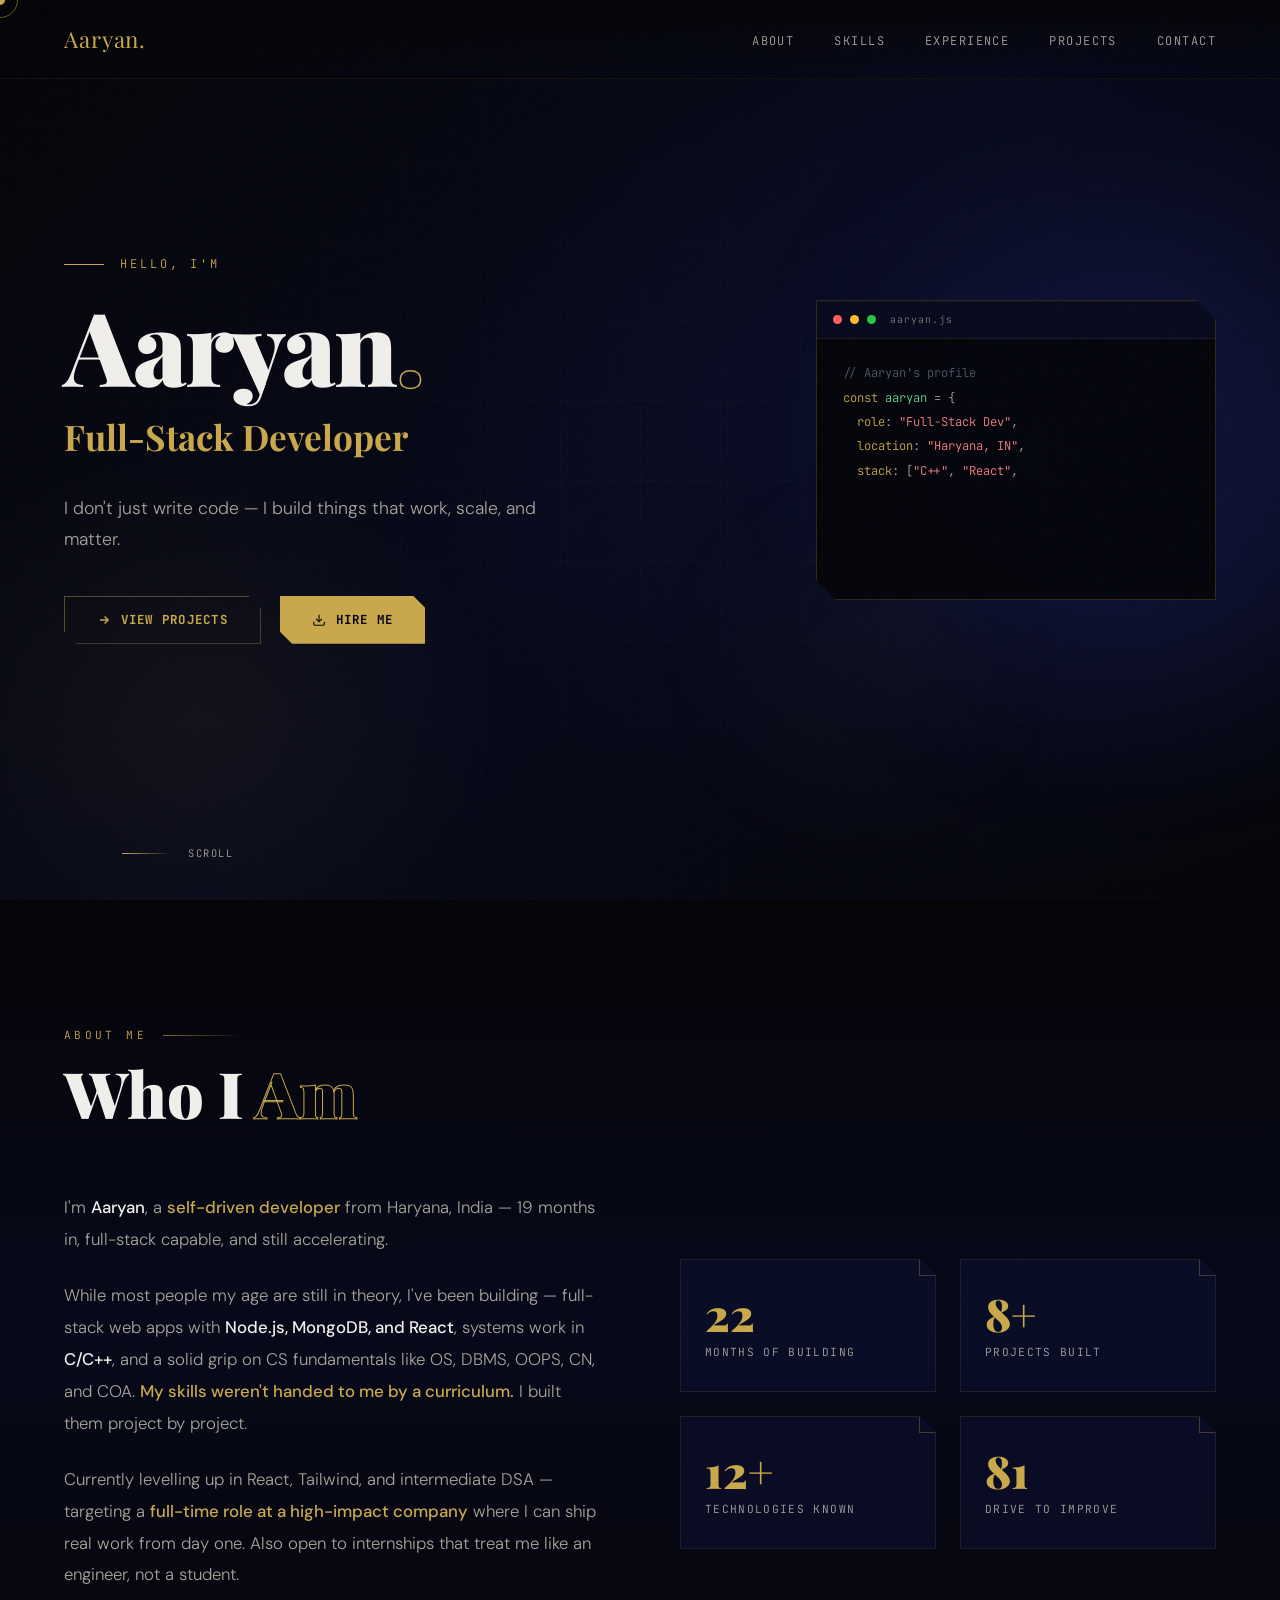
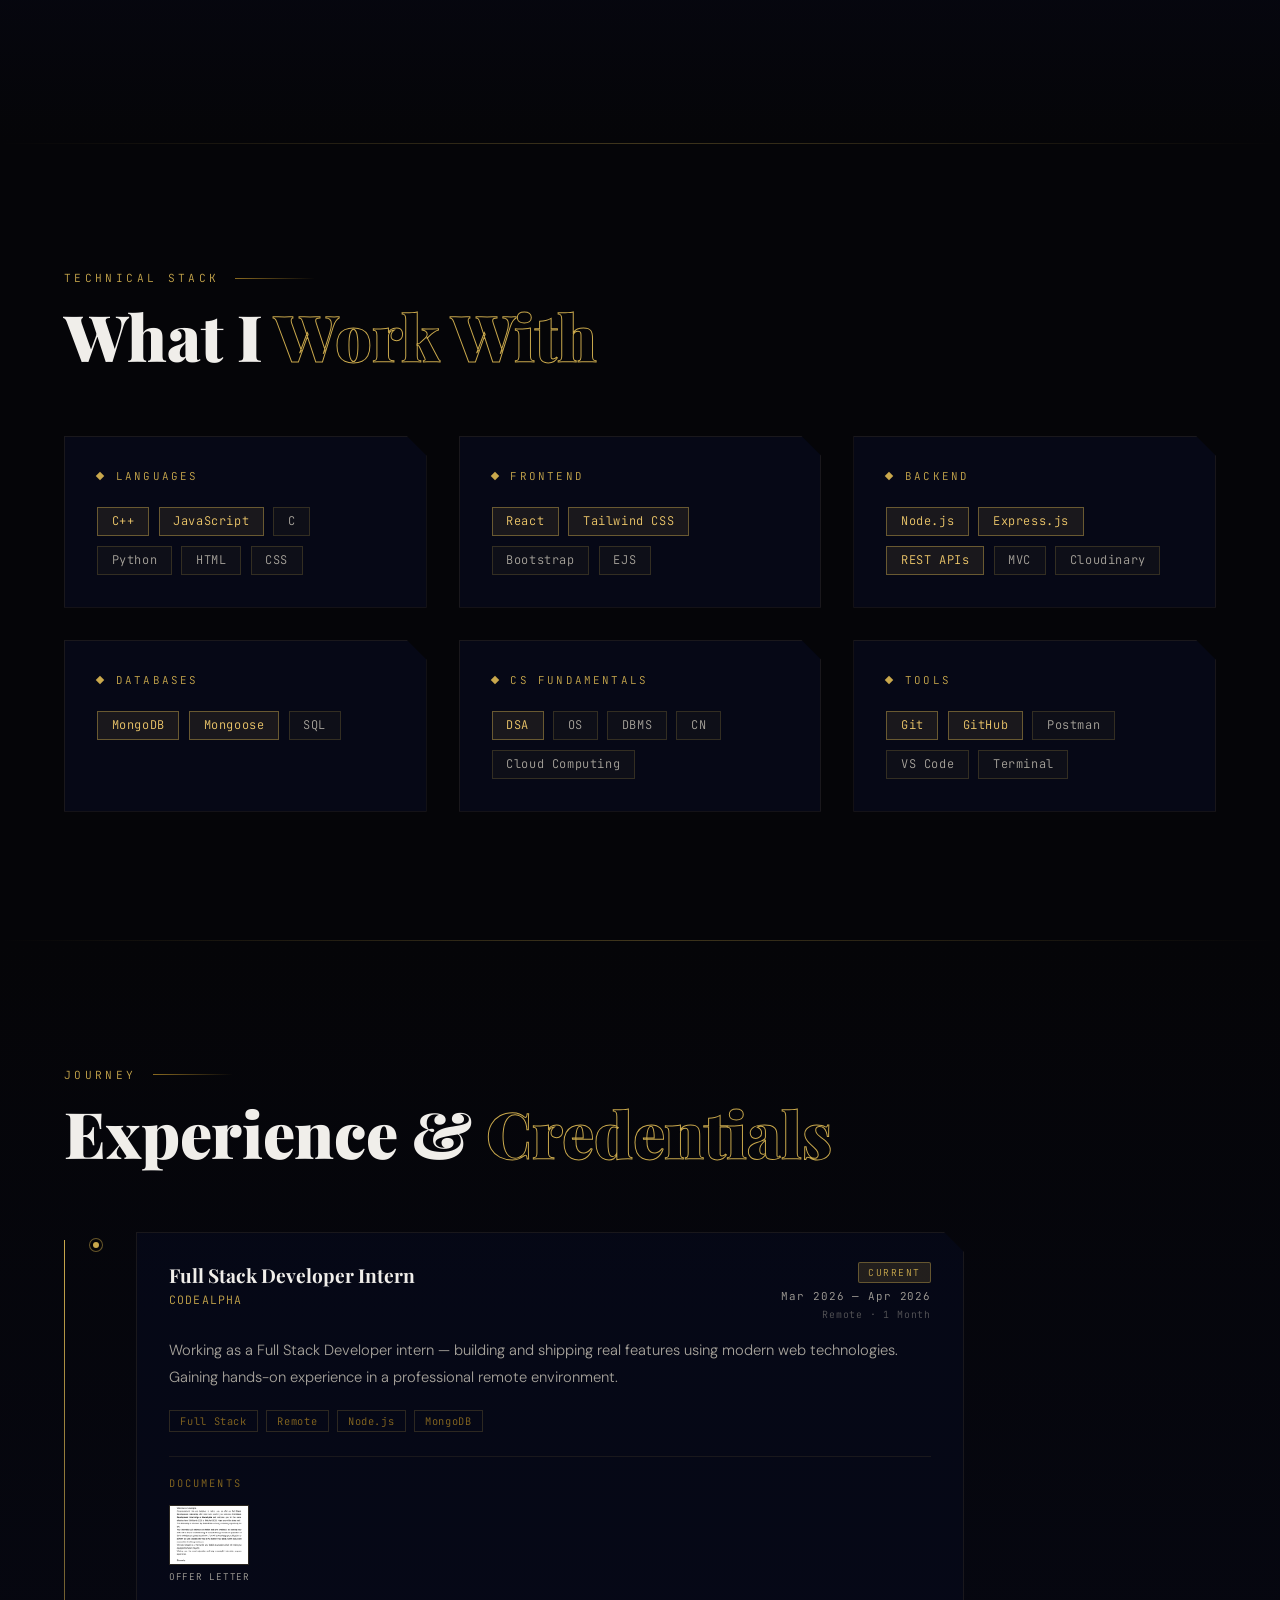
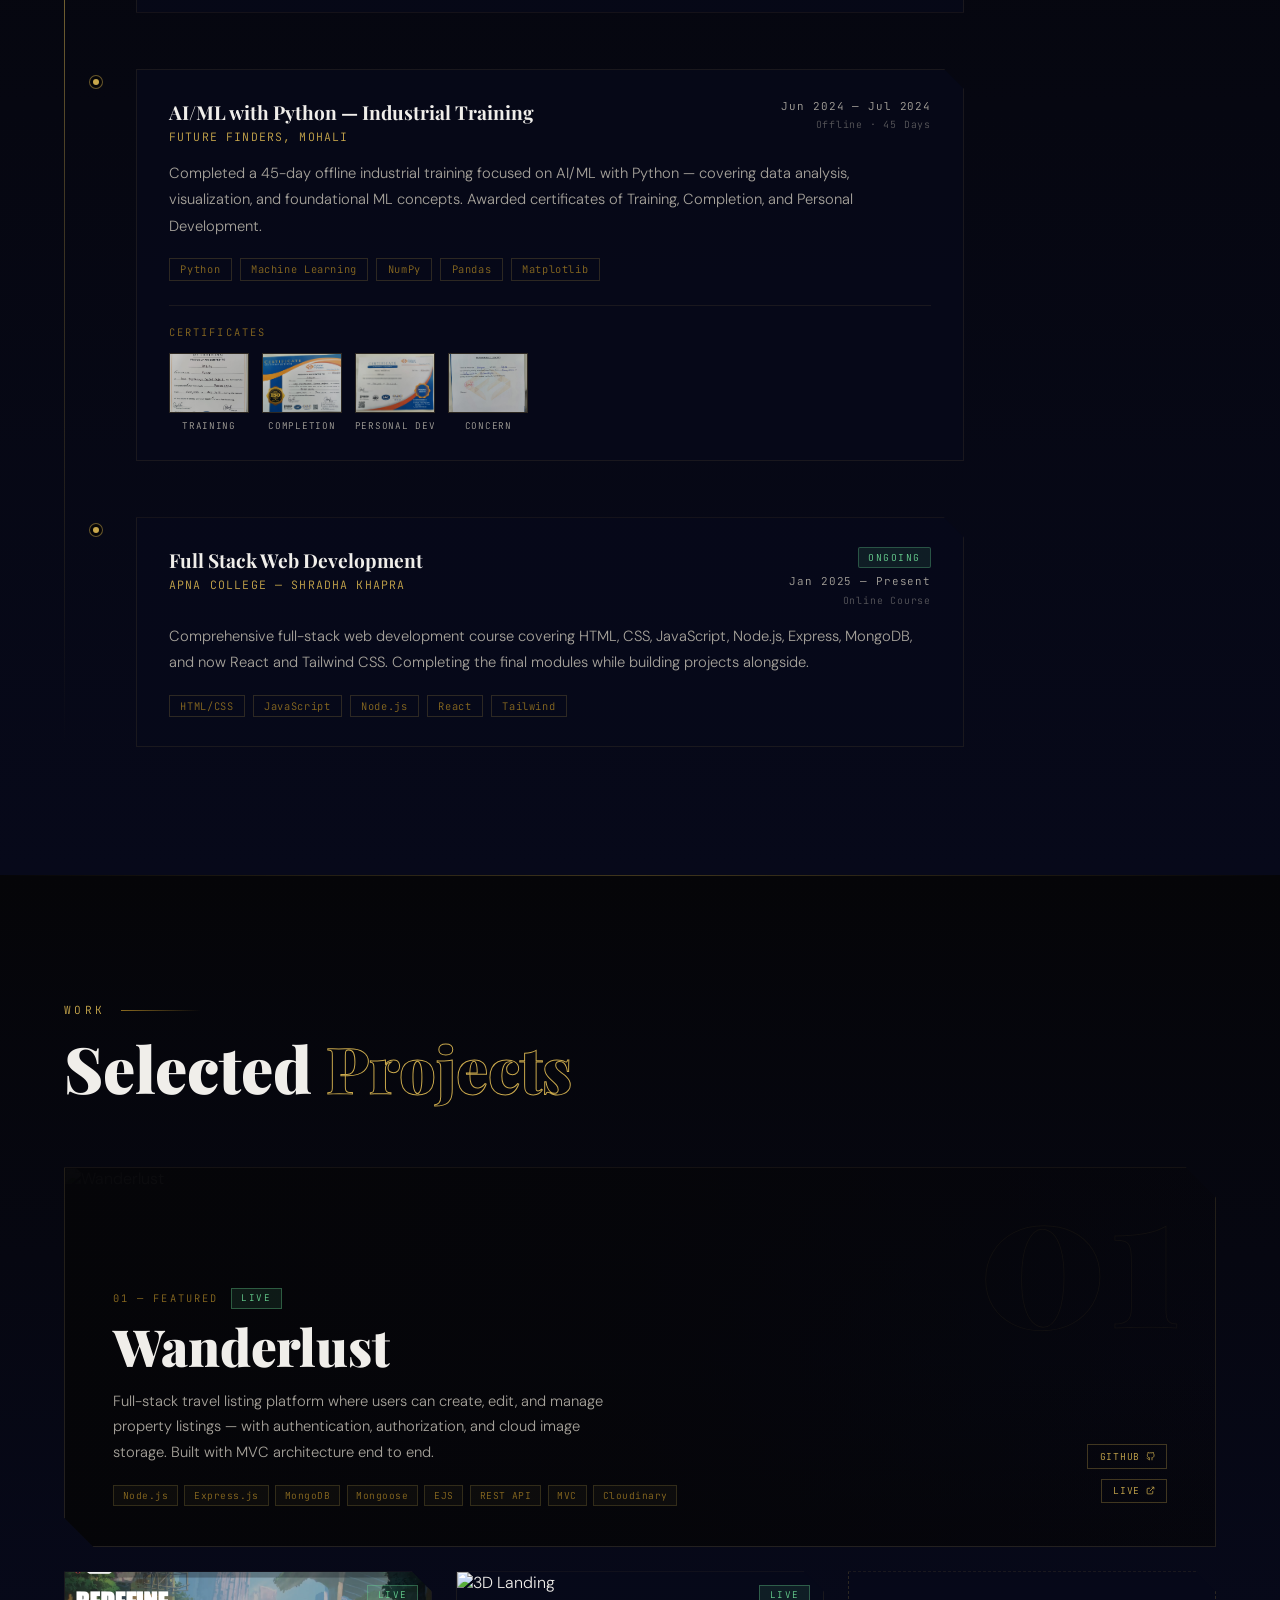
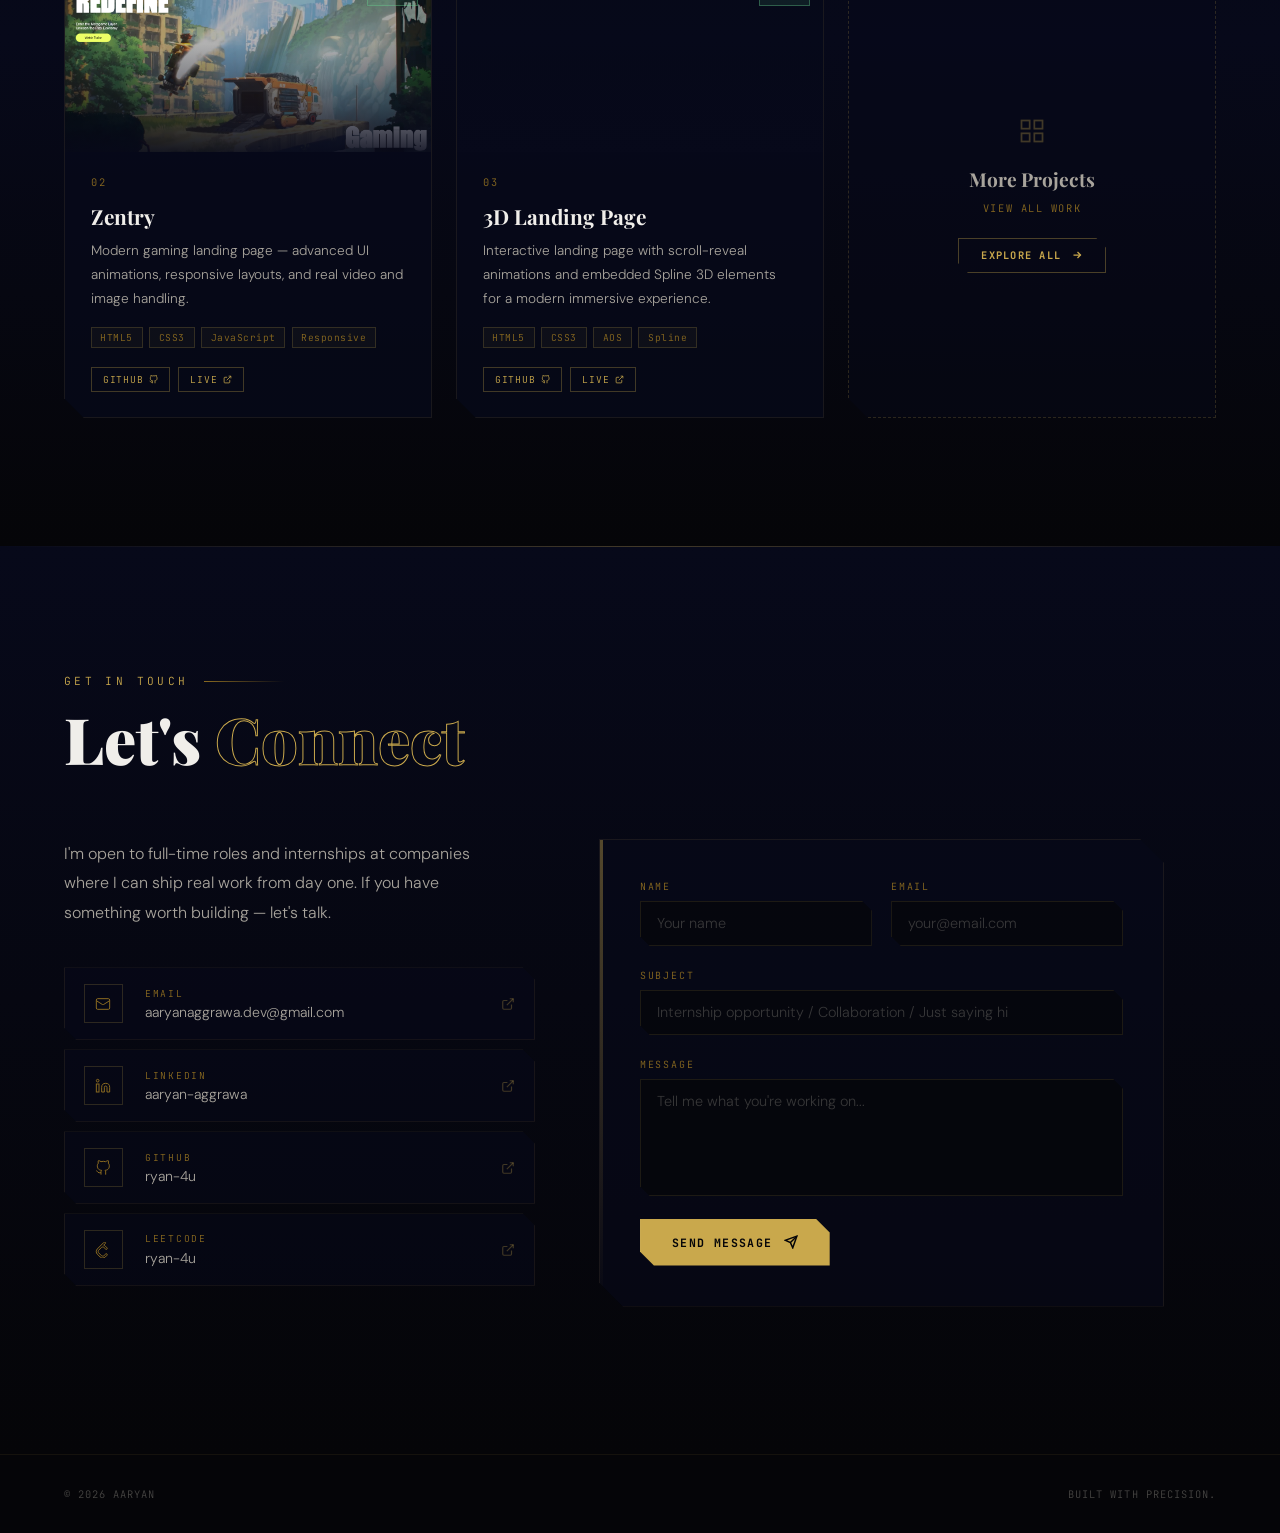
==== commit 3aa4dd7e: "Small Fixes" ====
--- a/index.html
+++ b/index.html
@@ -2,6 +2,7 @@
 <html lang="en">
 <head>
 <meta charset="UTF-8" />
+<meta name="author" content="Aaryan"> 
 <meta name="description" content="All projects by Aaryan — full-stack apps, frontend experiments, backend practice." />
 <meta property="og:title" content="Projects — Aaryan" />
 <meta property="og:description" content="Full-stack developer from Haryana. Node.js, MongoDB, React and more." />
@@ -14,7 +15,7 @@
 <link rel="icon" type="image/png" sizes="16x16" href="favicon-16x16.png">
 <link rel="apple-touch-icon" sizes="180x180" href="apple-touch-icon.png">
 <meta name="viewport" content="width=device-width, initial-scale=1.0"/>
-<title>Aaryan — Portfolio</title>
+<title>Aaryan — Full Stack Developer</title>
 <link rel="preconnect" href="https://fonts.googleapis.com">
 <link href="https://fonts.googleapis.com/css2?family=Playfair+Display:wght@700;900&family=DM+Sans:wght@300;400;500&family=JetBrains+Mono:wght@400;700&display=swap" rel="stylesheet">
 <link rel="stylesheet" href="style.css">
@@ -353,7 +354,7 @@
       <div class="project-banner-left">
         <div class="project-eyebrow">
           <span class="project-num-tag">01 — Featured</span>
-          <span class="project-status-badge wip">Live</span>
+          <span class="project-status-badge done">Live</span>
         </div>
         <div class="project-banner-title">Wanderlust</div>
         <p class="project-banner-desc">
